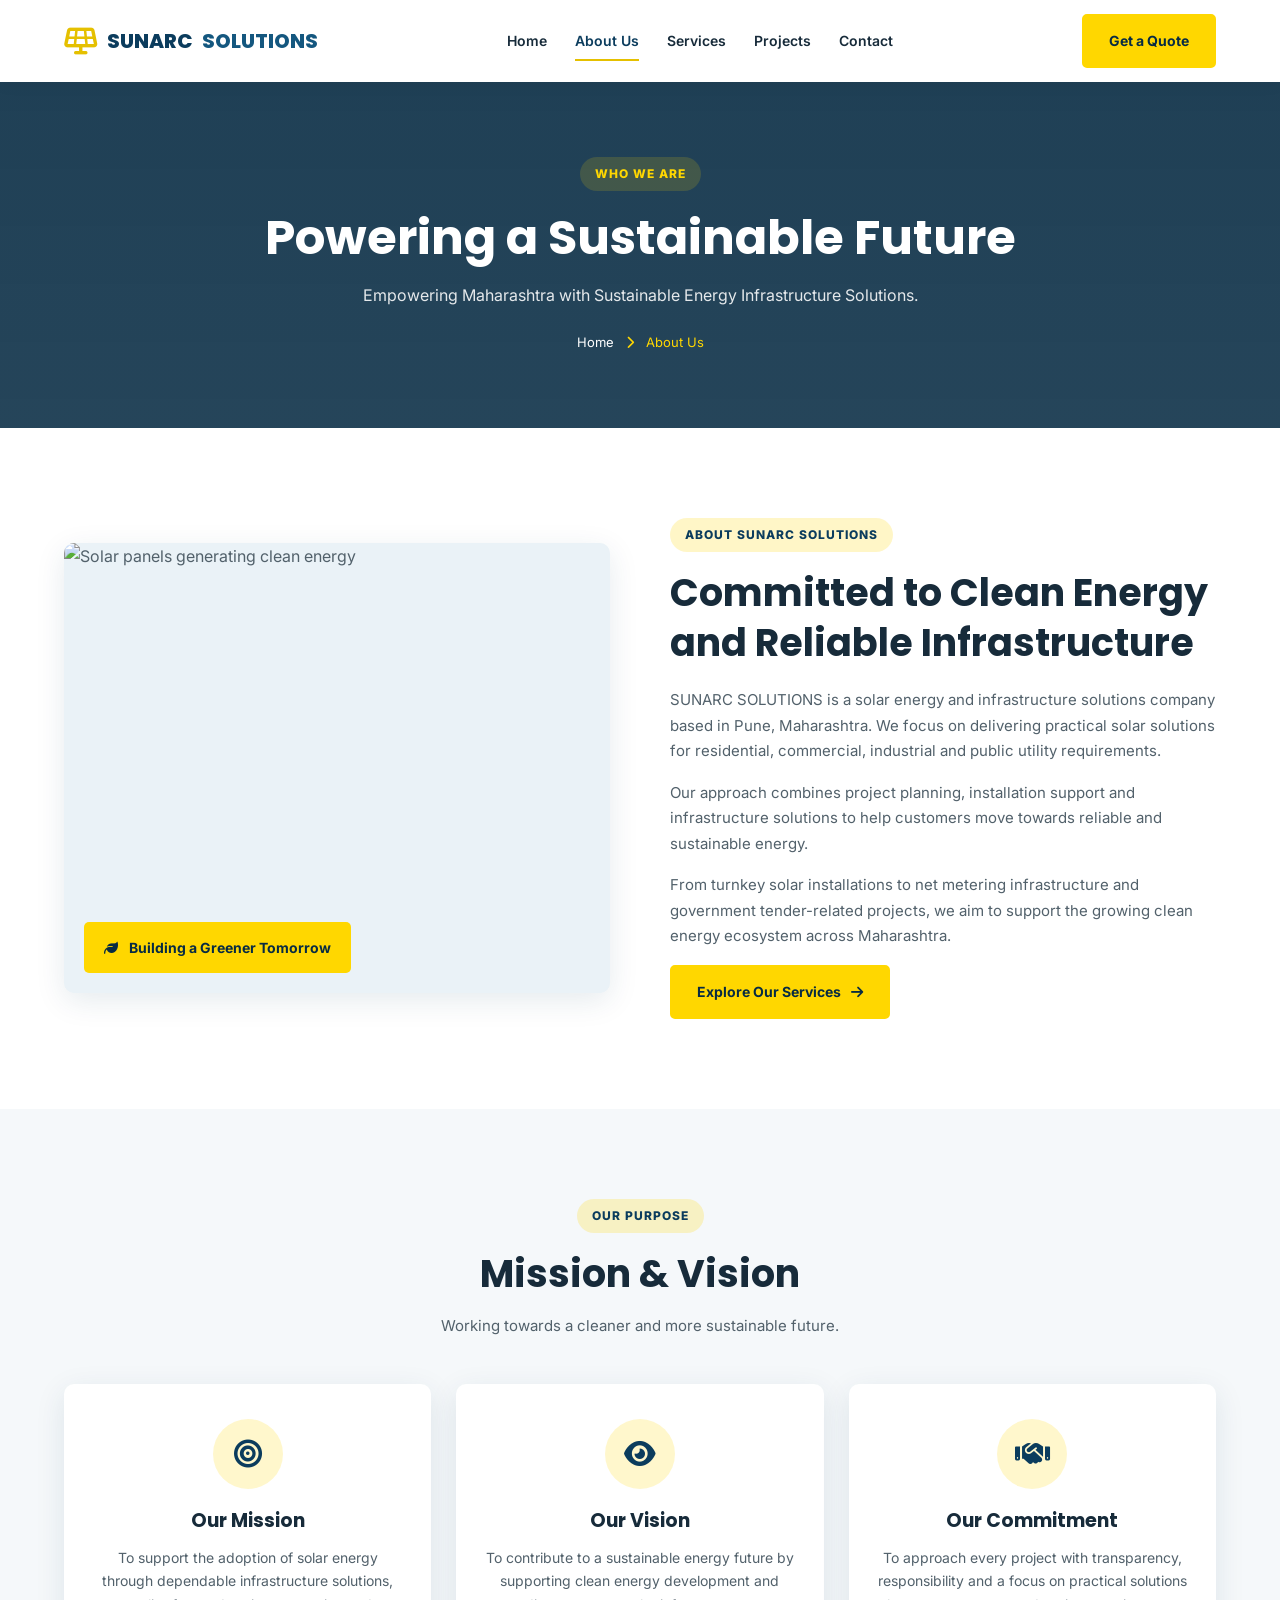
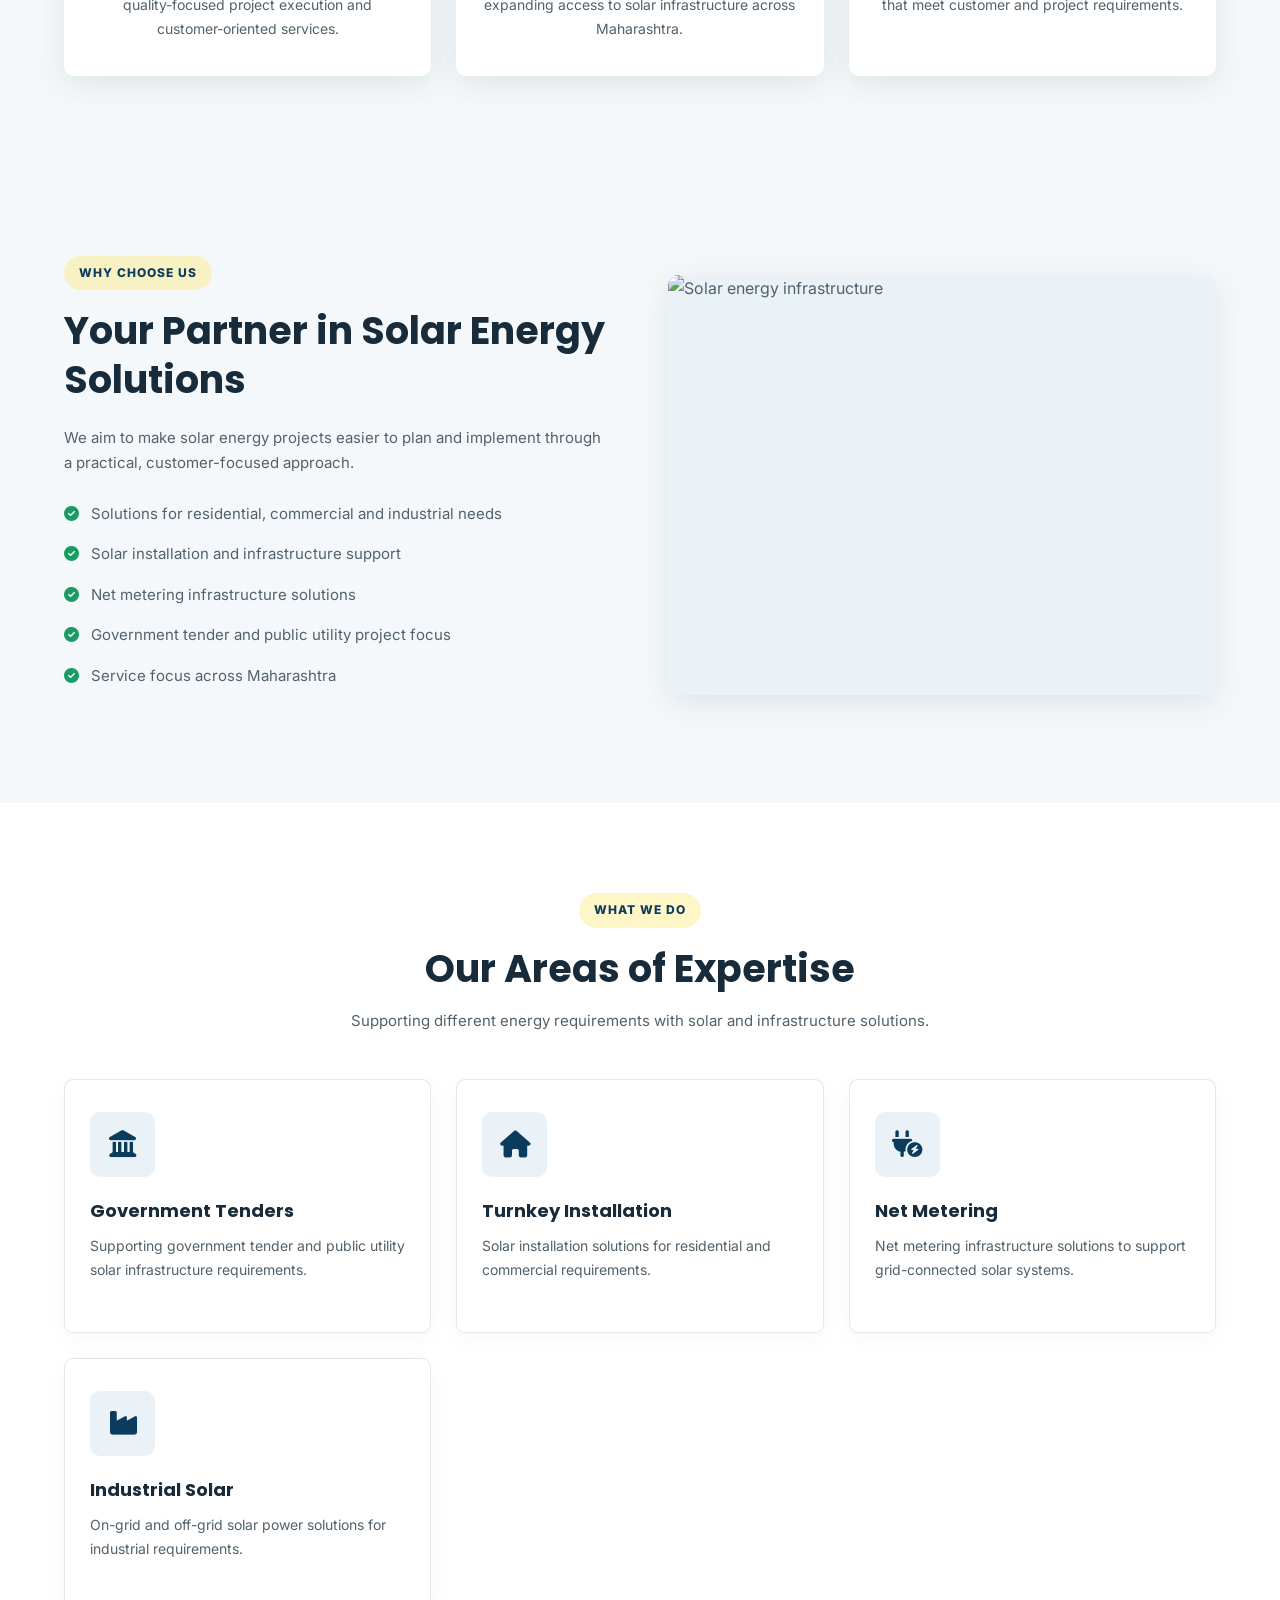
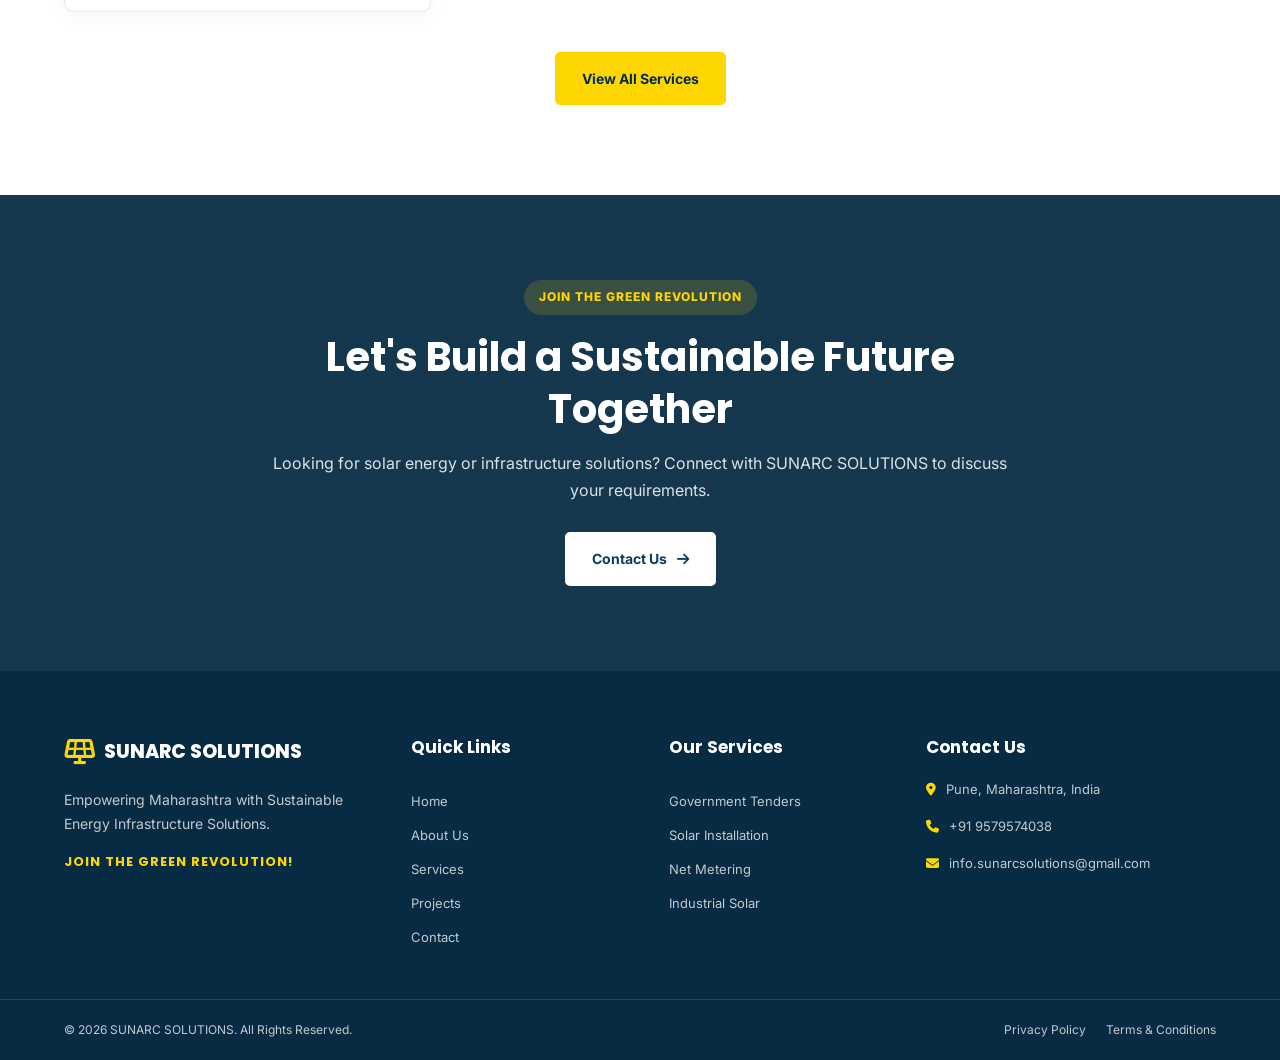
==== about.html @ 5cbbf7fa "Initial Commit" ====
<!DOCTYPE html>
<html lang="en">
<head>
    <meta charset="UTF-8">
    <meta name="viewport" content="width=device-width, initial-scale=1.0">
    <meta name="description" content="Learn about SUNARC SOLUTIONS, a solar energy infrastructure and installation solutions provider based in Pune, Maharashtra.">
    <title>About Us | SUNARC SOLUTIONS</title>

    <link rel="stylesheet" href="css/style.css">
    <link rel="stylesheet"
          href="https://cdnjs.cloudflare.com/ajax/libs/font-awesome/6.5.0/css/all.min.css">
</head>
<body>

    <!-- Header -->
    <header class="header">
        <div class="container navbar">
            <a href="index.html" class="logo">
                <i class="fa-solid fa-solar-panel"></i>
                SUNARC <span>SOLUTIONS</span>
            </a>

            <nav class="nav-menu">
                <a href="index.html">Home</a>
                <a href="about.html" class="active">About Us</a>
                <a href="services.html">Services</a>
                <a href="projects.html">Projects</a>
                <a href="contact.html">Contact</a>
            </nav>

            <a href="contact.html" class="btn btn-primary">
                Get a Quote
            </a>

            <button class="menu-toggle" aria-label="Toggle navigation">
                <i class="fa-solid fa-bars"></i>
            </button>
        </div>
    </header>

    <!-- Page Hero -->
    <section class="page-hero about-hero">
        <div class="container">
            <span class="section-tag">Who We Are</span>
            <h1>Powering a Sustainable Future</h1>
            <p>
                Empowering Maharashtra with Sustainable Energy
                Infrastructure Solutions.
            </p>
            <div class="breadcrumb">
                <a href="index.html">Home</a>
                <i class="fa-solid fa-chevron-right"></i>
                <span>About Us</span>
            </div>
        </div>
    </section>

    <!-- About Company -->
    <section class="section about-section">
        <div class="container about-grid">

            <div class="about-image">
                <img
                    src="https://images.unsplash.com/photo-1509391366360-2e959784a276?auto=format&fit=crop&w=1000&q=85"
                    alt="Solar panels generating clean energy"
                    loading="lazy">
                <div class="image-caption">
                    <i class="fa-solid fa-leaf"></i>
                    Building a Greener Tomorrow
                </div>
            </div>

            <div class="about-content">
                <span class="section-tag">About SUNARC SOLUTIONS</span>
                <h2>Committed to Clean Energy and Reliable Infrastructure</h2>

                <p>
                    SUNARC SOLUTIONS is a solar energy and infrastructure
                    solutions company based in Pune, Maharashtra. We focus
                    on delivering practical solar solutions for residential,
                    commercial, industrial and public utility requirements.
                </p>

                <p>
                    Our approach combines project planning, installation
                    support and infrastructure solutions to help customers
                    move towards reliable and sustainable energy.
                </p>

                <p>
                    From turnkey solar installations to net metering
                    infrastructure and government tender-related projects,
                    we aim to support the growing clean energy ecosystem
                    across Maharashtra.
                </p>

                <a href="services.html" class="btn btn-primary">
                    Explore Our Services
                    <i class="fa-solid fa-arrow-right"></i>
                </a>
            </div>

        </div>
    </section>

    <!-- Mission and Vision -->
    <section class="section mission-section">
        <div class="container">
            <div class="section-heading">
                <span class="section-tag">Our Purpose</span>
                <h2>Mission & Vision</h2>
                <p>Working towards a cleaner and more sustainable future.</p>
            </div>

            <div class="feature-grid">

                <div class="feature-card">
                    <div class="feature-icon">
                        <i class="fa-solid fa-bullseye"></i>
                    </div>
                    <h3>Our Mission</h3>
                    <p>
                        To support the adoption of solar energy through
                        dependable infrastructure solutions, quality-focused
                        project execution and customer-oriented services.
                    </p>
                </div>

                <div class="feature-card">
                    <div class="feature-icon">
                        <i class="fa-solid fa-eye"></i>
                    </div>
                    <h3>Our Vision</h3>
                    <p>
                        To contribute to a sustainable energy future by
                        supporting clean energy development and expanding
                        access to solar infrastructure across Maharashtra.
                    </p>
                </div>

                <div class="feature-card">
                    <div class="feature-icon">
                        <i class="fa-solid fa-handshake"></i>
                    </div>
                    <h3>Our Commitment</h3>
                    <p>
                        To approach every project with transparency,
                        responsibility and a focus on practical solutions
                        that meet customer and project requirements.
                    </p>
                </div>

            </div>
        </div>
    </section>

    <!-- Why Choose Us -->
    <section class="section why-section">
        <div class="container why-grid">

            <div class="why-content">
                <span class="section-tag">Why Choose Us</span>
                <h2>Your Partner in Solar Energy Solutions</h2>

                <p>
                    We aim to make solar energy projects easier to plan
                    and implement through a practical, customer-focused
                    approach.
                </p>

                <ul class="check-list">
                    <li>
                        <i class="fa-solid fa-circle-check"></i>
                        Solutions for residential, commercial and industrial needs
                    </li>
                    <li>
                        <i class="fa-solid fa-circle-check"></i>
                        Solar installation and infrastructure support
                    </li>
                    <li>
                        <i class="fa-solid fa-circle-check"></i>
                        Net metering infrastructure solutions
                    </li>
                    <li>
                        <i class="fa-solid fa-circle-check"></i>
                        Government tender and public utility project focus
                    </li>
                    <li>
                        <i class="fa-solid fa-circle-check"></i>
                        Service focus across Maharashtra
                    </li>
                </ul>
            </div>

            <div class="why-image">
                <img
                    src="https://images.unsplash.com/photo-1497435334941-8c899ee9e8e9?auto=format&fit=crop&w=1000&q=85"
                    alt="Solar energy infrastructure"
                    loading="lazy">
            </div>

        </div>
    </section>

    <!-- Services Overview -->
    <section class="section services-overview">
        <div class="container">
            <div class="section-heading">
                <span class="section-tag">What We Do</span>
                <h2>Our Areas of Expertise</h2>
                <p>
                    Supporting different energy requirements with
                    solar and infrastructure solutions.
                </p>
            </div>

            <div class="service-grid">

                <div class="service-card">
                    <i class="fa-solid fa-landmark"></i>
                    <h3>Government Tenders</h3>
                    <p>
                        Supporting government tender and public utility
                        solar infrastructure requirements.
                    </p>
                </div>

                <div class="service-card">
                    <i class="fa-solid fa-house"></i>
                    <h3>Turnkey Installation</h3>
                    <p>
                        Solar installation solutions for residential
                        and commercial requirements.
                    </p>
                </div>

                <div class="service-card">
                    <i class="fa-solid fa-plug-circle-bolt"></i>
                    <h3>Net Metering</h3>
                    <p>
                        Net metering infrastructure solutions to support
                        grid-connected solar systems.
                    </p>
                </div>

                <div class="service-card">
                    <i class="fa-solid fa-industry"></i>
                    <h3>Industrial Solar</h3>
                    <p>
                        On-grid and off-grid solar power solutions
                        for industrial requirements.
                    </p>
                </div>

            </div>

            <div class="center-btn">
                <a href="services.html" class="btn btn-primary">
                    View All Services
                </a>
            </div>
        </div>
    </section>

    <!-- Call To Action -->
    <section class="cta-section">
        <div class="container cta-content">
            <span class="section-tag">Join the Green Revolution</span>
            <h2>Let's Build a Sustainable Future Together</h2>
            <p>
                Looking for solar energy or infrastructure solutions?
                Connect with SUNARC SOLUTIONS to discuss your requirements.
            </p>
            <a href="contact.html" class="btn btn-light">
                Contact Us
                <i class="fa-solid fa-arrow-right"></i>
            </a>
        </div>
    </section>

    <!-- Footer -->
    <footer class="footer">
        <div class="container footer-grid">

            <div class="footer-about">
                <a href="index.html" class="footer-logo">
                    <i class="fa-solid fa-solar-panel"></i>
                    SUNARC SOLUTIONS
                </a>
                <p>
                    Empowering Maharashtra with Sustainable Energy
                    Infrastructure Solutions.
                </p>
                <h4>JOIN THE GREEN REVOLUTION!</h4>
            </div>

            <div class="footer-links">
                <h3>Quick Links</h3>
                <a href="index.html">Home</a>
                <a href="about.html">About Us</a>
                <a href="services.html">Services</a>
                <a href="projects.html">Projects</a>
                <a href="contact.html">Contact</a>
            </div>

            <div class="footer-links">
                <h3>Our Services</h3>
                <a href="services.html">Government Tenders</a>
                <a href="services.html">Solar Installation</a>
                <a href="services.html">Net Metering</a>
                <a href="services.html">Industrial Solar</a>
            </div>

            <div class="footer-contact">
                <h3>Contact Us</h3>
                <p>
                    <i class="fa-solid fa-location-dot"></i>
                    Pune, Maharashtra, India
                </p>
                <p>
                    <i class="fa-solid fa-phone"></i>
                    +91 9579574038
                </p>
                <p>
                    <i class="fa-solid fa-envelope"></i>
                    info.sunarcsolutions@gmail.com
                </p>
            </div>

        </div>

        <div class="footer-bottom">
            <div class="container">
                <p>
                    &copy; <span id="year"></span> SUNARC SOLUTIONS.
                    All Rights Reserved.
                </p>
                <div>
                    <a href="privacy-policy.html">Privacy Policy</a>
                    <a href="terms.html">Terms & Conditions</a>
                </div>
            </div>
        </div>
    </footer>

    <script src="js/script.js"></script>
</body>
</html>
---- css/style.css ----
@import url('https://fonts.googleapis.com/css2?family=Inter:wght@400;500;600;700;800&family=Poppins:wght@400;500;600;700;800&display=swap');

:root {
    --primary: #0b3c5d;
    --primary-dark: #072b43;
    --primary-light: #14577f;
    --gold: #ffd700;
    --gold-dark: #e5c000;
    --white: #ffffff;
    --light: #f5f8fa;
    --light-blue: #eaf2f7;
    --dark: #172b3a;
    --text: #52616b;
    --border: #e1e8ed;
    --shadow: 0 8px 30px rgba(11, 60, 93, 0.10);
    --transition: all 0.3s ease;
}

* {
    margin: 0;
    padding: 0;
    box-sizing: border-box;
}

html {
    scroll-behavior: smooth;
    scroll-padding-top: 90px;
}

body {
    font-family: 'Inter', sans-serif;
    color: var(--text);
    background: var(--white);
    line-height: 1.7;
    overflow-x: hidden;
}

h1, h2, h3, h4, h5 {
    font-family: 'Poppins', sans-serif;
    color: var(--dark);
    line-height: 1.3;
}

a {
    text-decoration: none;
    color: inherit;
    transition: var(--transition);
}

img {
    display: block;
    max-width: 100%;
}

button, input, textarea, select {
    font: inherit;
}

button {
    cursor: pointer;
}

.container {
    width: 90%;
    max-width: 1200px;
    margin: 0 auto;
}

.section {
    padding: 90px 0;
}

.section-tag {
    display: inline-block;
    color: var(--primary);
    background: rgba(255, 215, 0, 0.22);
    padding: 7px 15px;
    border-radius: 30px;
    font-size: 12px;
    font-weight: 800;
    letter-spacing: 1px;
    text-transform: uppercase;
    margin-bottom: 16px;
}

.section-heading {
    max-width: 720px;
    margin: 0 auto 45px;
    text-align: center;
}

.section-heading h2 {
    font-size: clamp(27px, 4vw, 38px);
    margin-bottom: 15px;
}

.section-heading p {
    color: var(--text);
    font-size: 15px;
}

/* 2. BUTTONS */

.btn {
    display: inline-flex;
    align-items: center;
    justify-content: center;
    gap: 10px;
    padding: 13px 25px;
    border-radius: 5px;
    border: 2px solid transparent;
    font-size: 14px;
    font-weight: 700;
    transition: var(--transition);
}

.btn-primary {
    background: var(--gold);
    color: var(--primary-dark);
    border-color: var(--gold);
}

.btn-primary:hover {
    background: var(--white);
    border-color: var(--gold);
    transform: translateY(-3px);
    box-shadow: var(--shadow);
}

.btn-light {
    background: var(--white);
    color: var(--primary);
    border-color: var(--white);
}

.btn-light:hover {
    background: var(--gold);
    border-color: var(--gold);
    color: var(--primary-dark);
    transform: translateY(-3px);
}

.center-btn {
    text-align: center;
    margin-top: 40px;
}

/* 3. HEADER AND NAVIGATION */

.header {
    position: sticky;
    top: 0;
    z-index: 1000;
    background: var(--white);
    box-shadow: 0 2px 15px rgba(0, 0, 0, 0.06);
}

.navbar {
    min-height: 82px;
    display: flex;
    align-items: center;
    justify-content: space-between;
    gap: 20px;
}

.logo {
    display: flex;
    align-items: center;
    gap: 9px;
    font-family: 'Poppins', sans-serif;
    color: var(--primary);
    font-size: 20px;
    font-weight: 800;
    white-space: nowrap;
}

.logo i {
    color: var(--gold-dark);
    font-size: 27px;
}

.logo span {
    color: var(--primary-light);
}

.nav-menu {
    display: flex;
    align-items: center;
    gap: 28px;
}

.nav-menu a {
    color: var(--dark);
    font-size: 14px;
    font-weight: 600;
    position: relative;
    padding: 8px 0;
}

.nav-menu a::after {
    content: '';
    position: absolute;
    width: 0;
    height: 2px;
    bottom: 0;
    left: 0;
    background: var(--gold-dark);
    transition: var(--transition);
}

.nav-menu a:hover,
.nav-menu a.active {
    color: var(--primary);
}

.nav-menu a:hover::after,
.nav-menu a.active::after {
    width: 100%;
}

.menu-toggle {
    display: none;
    background: none;
    border: none;
    color: var(--primary);
    font-size: 25px;
    padding: 5px;
}

/* 4. HOME HERO SECTION */

.hero {
    min-height: 620px;
    display: flex;
    align-items: center;
    position: relative;
    background:
        linear-gradient(90deg, rgba(5, 34, 54, 0.90), rgba(5, 34, 54, 0.45)),
        url('https://images.unsplash.com/photo-1509391366360-2e959784a276?auto=format&fit=crop&w=1920&q=85')
        center/cover no-repeat;
}

.hero-content {
    max-width: 750px;
    color: var(--white);
    padding: 100px 0;
}

.hero h1 {
    color: var(--white);
    font-size: clamp(35px, 5.5vw, 60px);
    font-weight: 800;
    margin-bottom: 22px;
}

.hero h1 span {
    color: var(--gold);
}

.hero p {
    max-width: 620px;
    color: rgba(255, 255, 255, 0.9);
    font-size: 17px;
    margin-bottom: 30px;
}

.hero .section-tag {
    background: rgba(255, 215, 0, 0.18);
    color: var(--gold);
}

.hero-buttons {
    display: flex;
    flex-wrap: wrap;
    gap: 15px;
}

/* 5. INNER PAGE HERO */

.page-hero {
    min-height: 300px;
    padding: 75px 0;
    display: flex;
    align-items: center;
    text-align: center;
    background:
        linear-gradient(rgba(7, 43, 67, 0.90), rgba(7, 43, 67, 0.88)),
        url('https://images.unsplash.com/photo-1497435334941-8c899ee9e8e9?auto=format&fit=crop&w=1600&q=85')
        center/cover no-repeat;
}

.page-hero .container {
    width: 100%;
}

.page-hero .section-tag {
    color: var(--gold);
    background: rgba(255, 215, 0, 0.15);
}

.page-hero h1 {
    color: var(--white);
    font-size: clamp(32px, 5vw, 48px);
    margin-bottom: 12px;
}

.page-hero p {
    color: rgba(255, 255, 255, 0.88);
    font-size: 16px;
}

.breadcrumb {
    display: flex;
    justify-content: center;
    align-items: center;
    gap: 12px;
    margin-top: 22px;
    color: var(--gold);
    font-size: 13px;
}

.breadcrumb a {
    color: var(--white);
}

.breadcrumb a:hover {
    color: var(--gold);
}

/* 6. TRUST STRIP */

.trust-strip {
    background: var(--primary);
    padding: 25px 0;
}

.trust-grid {
    display: grid;
    grid-template-columns: repeat(4, 1fr);
    gap: 20px;
    text-align: center;
}

.trust-item {
    color: var(--white);
    display: flex;
    align-items: center;
    justify-content: center;
    gap: 12px;
}

.trust-item i {
    font-size: 25px;
    color: var(--gold);
}

.trust-item h3 {
    color: var(--white);
    font-size: 14px;
}

/* 7. ABOUT SECTION */

.about-section {
    background: var(--white);
}

.about-grid {
    display: grid;
    grid-template-columns: 1fr 1fr;
    align-items: center;
    gap: 60px;
}

.about-image {
    position: relative;
}

.about-image img {
    width: 100%;
    height: 450px;
    object-fit: cover;
    border-radius: 10px;
    box-shadow: var(--shadow);
}

.image-caption {
    position: absolute;
    left: 20px;
    bottom: 20px;
    padding: 14px 20px;
    border-radius: 5px;
    background: var(--gold);
    color: var(--primary-dark);
    font-weight: 700;
    font-size: 14px;
}

.image-caption i {
    margin-right: 8px;
}

.about-content h2,
.why-content h2 {
    font-size: clamp(27px, 4vw, 38px);
    margin-bottom: 20px;
}

.about-content p,
.why-content p {
    margin-bottom: 16px;
    font-size: 15px;
}

/* 8. MISSION AND VISION */

.mission-section {
    background: var(--light);
}

.feature-grid {
    display: grid;
    grid-template-columns: repeat(3, 1fr);
    gap: 25px;
}

.feature-card {
    background: var(--white);
    border-radius: 10px;
    padding: 35px 28px;
    text-align: center;
    box-shadow: var(--shadow);
    transition: var(--transition);
}

.feature-card:hover {
    transform: translateY(-8px);
}

.feature-icon {
    width: 70px;
    height: 70px;
    margin: 0 auto 20px;
    display: flex;
    align-items: center;
    justify-content: center;
    border-radius: 50%;
    background: rgba(255, 215, 0, 0.2);
    color: var(--primary);
    font-size: 28px;
}

.feature-card h3 {
    font-size: 19px;
    margin-bottom: 12px;
}

.feature-card p {
    font-size: 14px;
}

/* 9. WHY CHOOSE US */

.why-section {
    background: var(--light);
}

.why-grid {
    display: grid;
    grid-template-columns: 1fr 1fr;
    align-items: center;
    gap: 55px;
}

.why-image img {
    width: 100%;
    height: 420px;
    object-fit: cover;
    border-radius: 10px;
    box-shadow: var(--shadow);
}

.check-list {
    list-style: none;
    margin: 25px 0;
}

.check-list li {
    margin-bottom: 15px;
    font-size: 15px;
    display: flex;
    align-items: flex-start;
    gap: 12px;
}

.check-list i {
    color: #199b64;
    margin-top: 5px;
}

/* 10. SERVICES */

.services-overview {
    background: var(--white);
}

.service-grid {
    display: grid;
    grid-template-columns: repeat(3, 1fr);
    gap: 25px;
}

.service-card {
    padding: 32px 25px;
    background: var(--white);
    border: 1px solid var(--border);
    border-radius: 9px;
    transition: var(--transition);
    box-shadow: 0 5px 20px rgba(0, 0, 0, 0.035);
}

.service-card:hover {
    border-color: var(--gold);
    transform: translateY(-7px);
    box-shadow: var(--shadow);
}

.service-card > i {
    display: flex;
    align-items: center;
    justify-content: center;
    width: 65px;
    height: 65px;
    border-radius: 10px;
    background: var(--light-blue);
    color: var(--primary);
    font-size: 27px;
    margin-bottom: 22px;
    transition: var(--transition);
}

.service-card:hover > i {
    background: var(--gold);
    color: var(--primary-dark);
}

.service-card h3 {
    font-size: 18px;
    margin-bottom: 12px;
}

.service-card p {
    font-size: 14px;
    margin-bottom: 18px;
}

.service-card a {
    color: var(--primary);
    font-size: 13px;
    font-weight: 700;
}

.service-card a:hover {
    color: var(--gold-dark);
}

/* 11. PROCESS SECTION */

.process-section {
    background: var(--light);
}

.process-grid {
    display: grid;
    grid-template-columns: repeat(4, 1fr);
    gap: 25px;
}

.process-card {
    text-align: center;
    padding: 25px 15px;
}

.process-number {
    width: 55px;
    height: 55px;
    margin: 0 auto 20px;
    background: var(--gold);
    color: var(--primary);
    display: flex;
    align-items: center;
    justify-content: center;
    font-weight: 800;
    font-size: 20px;
    border-radius: 50%;
}

.process-card h3 {
    font-size: 17px;
    margin-bottom: 10px;
}

.process-card p {
    font-size: 14px;
}

/* 12. SUBSIDY / INFORMATION SECTION */

.subsidy-section {
    background: var(--light-blue);
    padding: 65px 0;
}

.subsidy-content {
    text-align: center;
    max-width: 800px;
    margin: auto;
}

.subsidy-content h2 {
    font-size: 32px;
    margin-bottom: 15px;
}

.subsidy-content p {
    margin-bottom: 25px;
}

/* 13. PROJECT GALLERY */

.project-grid {
    display: grid;
    grid-template-columns: repeat(2, 1fr);
    gap: 28px;
}

.project-card {
    background: var(--white);
    overflow: hidden;
    border-radius: 10px;
    box-shadow: var(--shadow);
    transition: var(--transition);
}

.project-card:hover {
    transform: translateY(-6px);
}

.project-card img {
    width: 100%;
    height: 260px;
    object-fit: cover;
    transition: transform 0.5s ease;
}

.project-card:hover img {
    transform: scale(1.04);
}

.project-info {
    padding: 25px;
}

.project-info .section-tag {
    margin-bottom: 10px;
}

.project-info h3 {
    font-size: 20px;
    margin-bottom: 10px;
}

.project-info p {
    font-size: 14px;
}

.project-disclaimer {
    margin-top: 25px;
    padding: 15px;
    background: var(--light);
    border-left: 4px solid var(--gold-dark);
    font-size: 13px;
}

/* 14. FAQ */

.faq-section {
    background: var(--light);
}

.faq-item {
    background: var(--white);
    border: 1px solid var(--border);
    border-radius: 7px;
    margin-bottom: 14px;
    padding: 20px 25px;
}

.faq-item h3 {
    font-size: 16px;
    margin-bottom: 10px;
}

.faq-item p {
    font-size: 14px;
}

/* 15. CALL TO ACTION */

.cta-section {
    padding: 85px 0;
    text-align: center;
    background:
        linear-gradient(rgba(7, 43, 67, 0.94), rgba(7, 43, 67, 0.94)),
        url('https://images.unsplash.com/photo-1509391366360-2e959784a276?auto=format&fit=crop&w=1600&q=85')
        center/cover no-repeat;
}

.cta-content {
    max-width: 750px;
}

.cta-section .section-tag {
    color: var(--gold);
    background: rgba(255, 215, 0, 0.15);
}

.cta-section h2 {
    color: var(--white);
    font-size: clamp(28px, 4vw, 40px);
    margin-bottom: 15px;
}

.cta-section p {
    color: rgba(255, 255, 255, 0.85);
    margin-bottom: 28px;
}

/* 16. CONTACT PAGE */

.contact-grid {
    display: grid;
    grid-template-columns: 0.85fr 1.15fr;
    gap: 40px;
    align-items: start;
}

.contact-info {
    background: var(--primary);
    color: var(--white);
    padding: 40px 30px;
    border-radius: 10px;
}

.contact-info h2 {
    color: var(--white);
    font-size: 25px;
    margin-bottom: 10px;
}

.contact-info > p {
    color: rgba(255, 255, 255, 0.8);
    margin-bottom: 30px;
    font-size: 14px;
}

.contact-item {
    display: flex;
    gap: 17px;
    margin-bottom: 28px;
    align-items: flex-start;
}

.contact-item > i {
    min-width: 42px;
    height: 42px;
    border-radius: 50%;
    display: flex;
    align-items: center;
    justify-content: center;
    background: var(--gold);
    color: var(--primary);
}

.contact-item h3 {
    color: var(--gold);
    font-size: 15px;
    margin-bottom: 4px;
}

.contact-item p,
.contact-item a {
    color: var(--white);
    font-size: 14px;
    overflow-wrap: anywhere;
}

.contact-item a:hover {
    color: var(--gold);
}

.contact-form-wrapper {
    padding: 35px;
    border: 1px solid var(--border);
    border-radius: 10px;
    box-shadow: var(--shadow);
}

.contact-form-wrapper h2 {
    font-size: 25px;
    margin-bottom: 8px;
}

.contact-form-wrapper > p {
    font-size: 14px;
    margin-bottom: 25px;
}

.contact-form .form-group {
    margin-bottom: 18px;
}

.contact-form label {
    display: block;
    color: var(--dark);
    font-weight: 600;
    font-size: 13px;
    margin-bottom: 8px;
}

.contact-form input,
.contact-form select,
.contact-form textarea {
    display: block;
    width: 100%;
    padding: 13px 15px;
    border: 1px solid var(--border);
    border-radius: 5px;
    outline: none;
    background: var(--white);
    color: var(--dark);
    font-size: 14px;
    transition: var(--transition);
}

.contact-form input:focus,
.contact-form select:focus,
.contact-form textarea:focus {
    border-color: var(--primary-light);
    box-shadow: 0 0 0 3px rgba(11, 60, 93, 0.08);
}

.contact-form textarea {
    resize: vertical;
    min-height: 130px;
}

.contact-form button {
    border: none;
}

.map-section {
    padding: 20px 0 80px;
}

.map-section iframe {
    display: block;
    border-radius: 10px;
    box-shadow: var(--shadow);
}

/* 17. LEGAL PAGES */

.legal-content {
    max-width: 900px;
}

.legal-content > p {
    margin-bottom: 16px;
    font-size: 15px;
}

.legal-content h2 {
    font-size: 21px;
    margin-top: 30px;
    margin-bottom: 12px;
    color: var(--primary);
}

.legal-content ul {
    padding-left: 25px;
    margin: 12px 0 20px;
}

.legal-content li {
    margin-bottom: 8px;
}

.legal-content a {
    color: var(--primary-light);
    font-weight: 600;
}

.legal-content a:hover {
    color: var(--gold-dark);
}

.legal-note {
    margin-top: 30px;
    padding: 18px;
    background: var(--light);
    border-left: 4px solid var(--gold-dark);
    font-size: 13px !important;
}

/* 18. FOOTER */

.footer {
    background: var(--primary-dark);
    color: rgba(255, 255, 255, 0.75);
    padding-top: 65px;
}

.footer-grid {
    display: grid;
    grid-template-columns: 1.4fr 1fr 1fr 1.3fr;
    gap: 35px;
    padding-bottom: 50px;
}

.footer-logo {
    display: inline-flex;
    align-items: center;
    gap: 9px;
    color: var(--white);
    font-family: 'Poppins', sans-serif;
    font-size: 19px;
    font-weight: 800;
    margin-bottom: 20px;
}

.footer-logo i {
    color: var(--gold);
    font-size: 25px;
}

.footer-about p {
    font-size: 14px;
    margin-bottom: 18px;
}

.footer-about h4 {
    color: var(--gold);
    font-size: 13px;
    letter-spacing: 1px;
}

.footer h3 {
    color: var(--white);
    font-size: 17px;
    margin-bottom: 20px;
}

.footer-links {
    display: flex;
    flex-direction: column;
    gap: 12px;
}

.footer-links a {
    font-size: 13px;
}

.footer-links a:hover,
.footer-contact a:hover {
    color: var(--gold);
    padding-left: 4px;
}

.footer-contact p {
    display: flex;
    align-items: flex-start;
    gap: 10px;
    font-size: 13px;
    margin-bottom: 15px;
    overflow-wrap: anywhere;
}

.footer-contact i {
    color: var(--gold);
    margin-top: 5px;
}

.footer-bottom {
    border-top: 1px solid rgba(255, 255, 255, 0.13);
    padding: 20px 0;
}

.footer-bottom .container {
    display: flex;
    align-items: center;
    justify-content: space-between;
    gap: 15px;
}

.footer-bottom p,
.footer-bottom a {
    font-size: 12px;
}

.footer-bottom div div {
    display: flex;
    gap: 20px;
}

.footer-bottom a:hover {
    color: var(--gold);
}

/* 19. ANIMATIONS */

@keyframes fadeInUp {
    from {
        opacity: 0;
        transform: translateY(25px);
    }
    to {
        opacity: 1;
        transform: translateY(0);
    }
}

.hero-content {
    animation: fadeInUp 0.8s ease both;
}

@keyframes pulse {
    0%, 100% {
        transform: scale(1);
    }
    50% {
        transform: scale(1.04);
    }
}

/* 20. RESPONSIVE DESIGN - TABLETS */

@media (max-width: 992px) {

    .nav-menu {
        gap: 15px;
    }

    .nav-menu a {
        font-size: 13px;
    }

    .navbar > .btn {
        padding: 11px 15px;
        font-size: 12px;
    }

    .about-grid,
    .why-grid {
        gap: 35px;
    }

    .service-grid {
        grid-template-columns: repeat(2, 1fr);
    }

    .feature-grid {
        grid-template-columns: repeat(2, 1fr);
    }

    .footer-grid {
        grid-template-columns: repeat(2, 1fr);
    }

    .process-grid {
        grid-template-columns: repeat(2, 1fr);
    }

    .contact-grid {
        grid-template-columns: 1fr 1fr;
        gap: 25px;
    }
}

/* 21. RESPONSIVE DESIGN - MOBILE */

@media (max-width: 768px) {

    .section {
        padding: 65px 0;
    }

    .navbar {
        min-height: 72px;
    }

    .logo {
        font-size: 17px;
    }

    .logo i {
        font-size: 23px;
    }

    .menu-toggle {
        display: block;
    }

    .navbar > .btn {
        display: none;
    }

    .nav-menu {
        position: absolute;
        top: 72px;
        left: 0;
        right: 0;
        display: none;
        flex-direction: column;
        align-items: stretch;
        gap: 0;
        padding: 10px 5%;
        background: var(--white);
        box-shadow: 0 12px 20px rgba(0, 0, 0, 0.1);
    }

    .nav-menu.active {
        display: flex;
    }

    .nav-menu a {
        padding: 14px 5px;
        border-bottom: 1px solid var(--border);
    }

    .nav-menu a::after {
        display: none;
    }

    .hero {
        min-height: 520px;
        background-position: 60% center;
    }

    .hero-content {
        padding: 75px 0;
    }

    .hero p {
        font-size: 15px;
    }

    .page-hero {
        min-height: 260px;
        padding: 60px 0;
    }

    .about-grid,
    .why-grid {
        grid-template-columns: 1fr;
        gap: 35px;
    }

    .about-image img,
    .why-image img {
        height: 330px;
    }

    .feature-grid {
        grid-template-columns: 1fr;
    }

    .service-grid {
        grid-template-columns: 1fr 1fr;
        gap: 18px;
    }

    .project-grid {
        grid-template-columns: 1fr;
    }

    .contact-grid {
        grid-template-columns: 1fr;
    }

    .contact-form-wrapper {
        padding: 25px 20px;
    }

    .trust-grid {
        grid-template-columns: repeat(2, 1fr);
    }

    .footer-grid {
        grid-template-columns: repeat(2, 1fr);
    }

    .footer-bottom .container {
        flex-direction: column;
        text-align: center;
    }

    .footer-bottom div div {
        justify-content: center;
    }
}

/* 22. SMALL MOBILE DEVICES */

@media (max-width: 480px) {

    .container {
        width: 92%;
    }

    .section {
        padding: 55px 0;
    }

    .logo {
        font-size: 15px;
    }

    .hero {
        min-height: 480px;
    }

    .hero h1 {
        font-size: 34px;
    }

    .hero-buttons {
        flex-direction: column;
        align-items: flex-start;
    }

    .hero-buttons .btn {
        width: 100%;
    }

    .page-hero h1 {
        font-size: 30px;
    }

    .section-heading h2 {
        font-size: 27px;
    }

    .about-image img,
    .why-image img {
        height: 260px;
    }

    .image-caption {
        left: 10px;
        bottom: 10px;
        font-size: 11px;
        padding: 10px;
    }

    .service-grid {
        grid-template-columns: 1fr;
    }

    .service-card {
        padding: 25px 20px;
    }

    .project-card img {
        height: 220px;
    }

    .trust-grid {
        grid-template-columns: 1fr 1fr;
        gap: 18px 10px;
    }

    .trust-item {
        flex-direction: column;
        gap: 5px;
    }

    .trust-item h3 {
        font-size: 12px;
    }

    .process-grid {
        grid-template-columns: 1fr;
    }

    .contact-info {
        padding: 30px 20px;
    }

    .contact-form-wrapper {
        padding: 22px 16px;
    }

    .footer-grid {
        grid-template-columns: 1fr;
        gap: 30px;
    }

    .footer {
        padding-top: 45px;
    }

    .footer-bottom .container {
        gap: 12px;
    }

    .footer-bottom p {
        line-height: 1.8;
    }
}

/* 23. ACCESSIBILITY */

a:focus-visible,
button:focus-visible,
input:focus-visible,
select:focus-visible,
textarea:focus-visible {
    outline: 3px solid var(--gold-dark);
    outline-offset: 3px;
}

@media (prefers-reduced-motion: reduce) {
    *,
    *::before,
    *::after {
        scroll-behavior: auto !important;
        animation-duration: 0.01ms !important;
        animation-iteration-count: 1 !important;
        transition-duration: 0.01ms !important;
    }
}
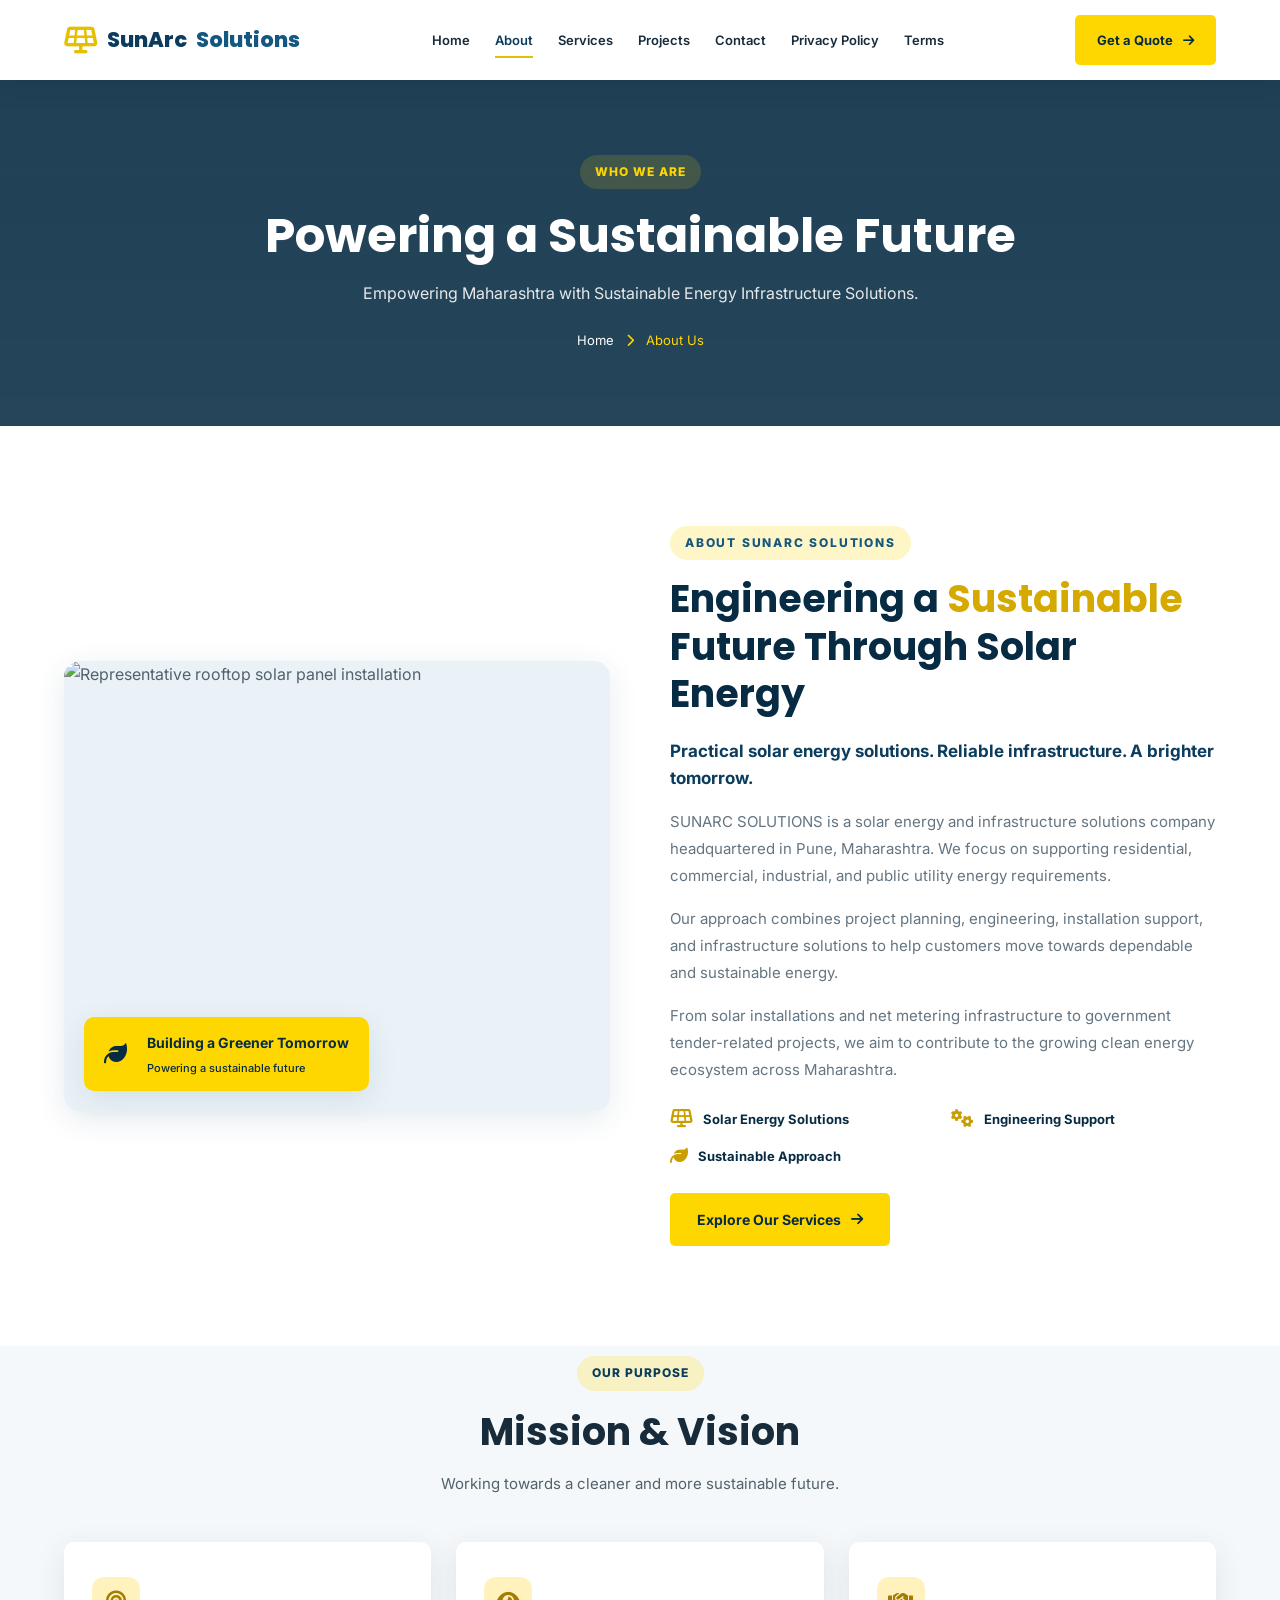
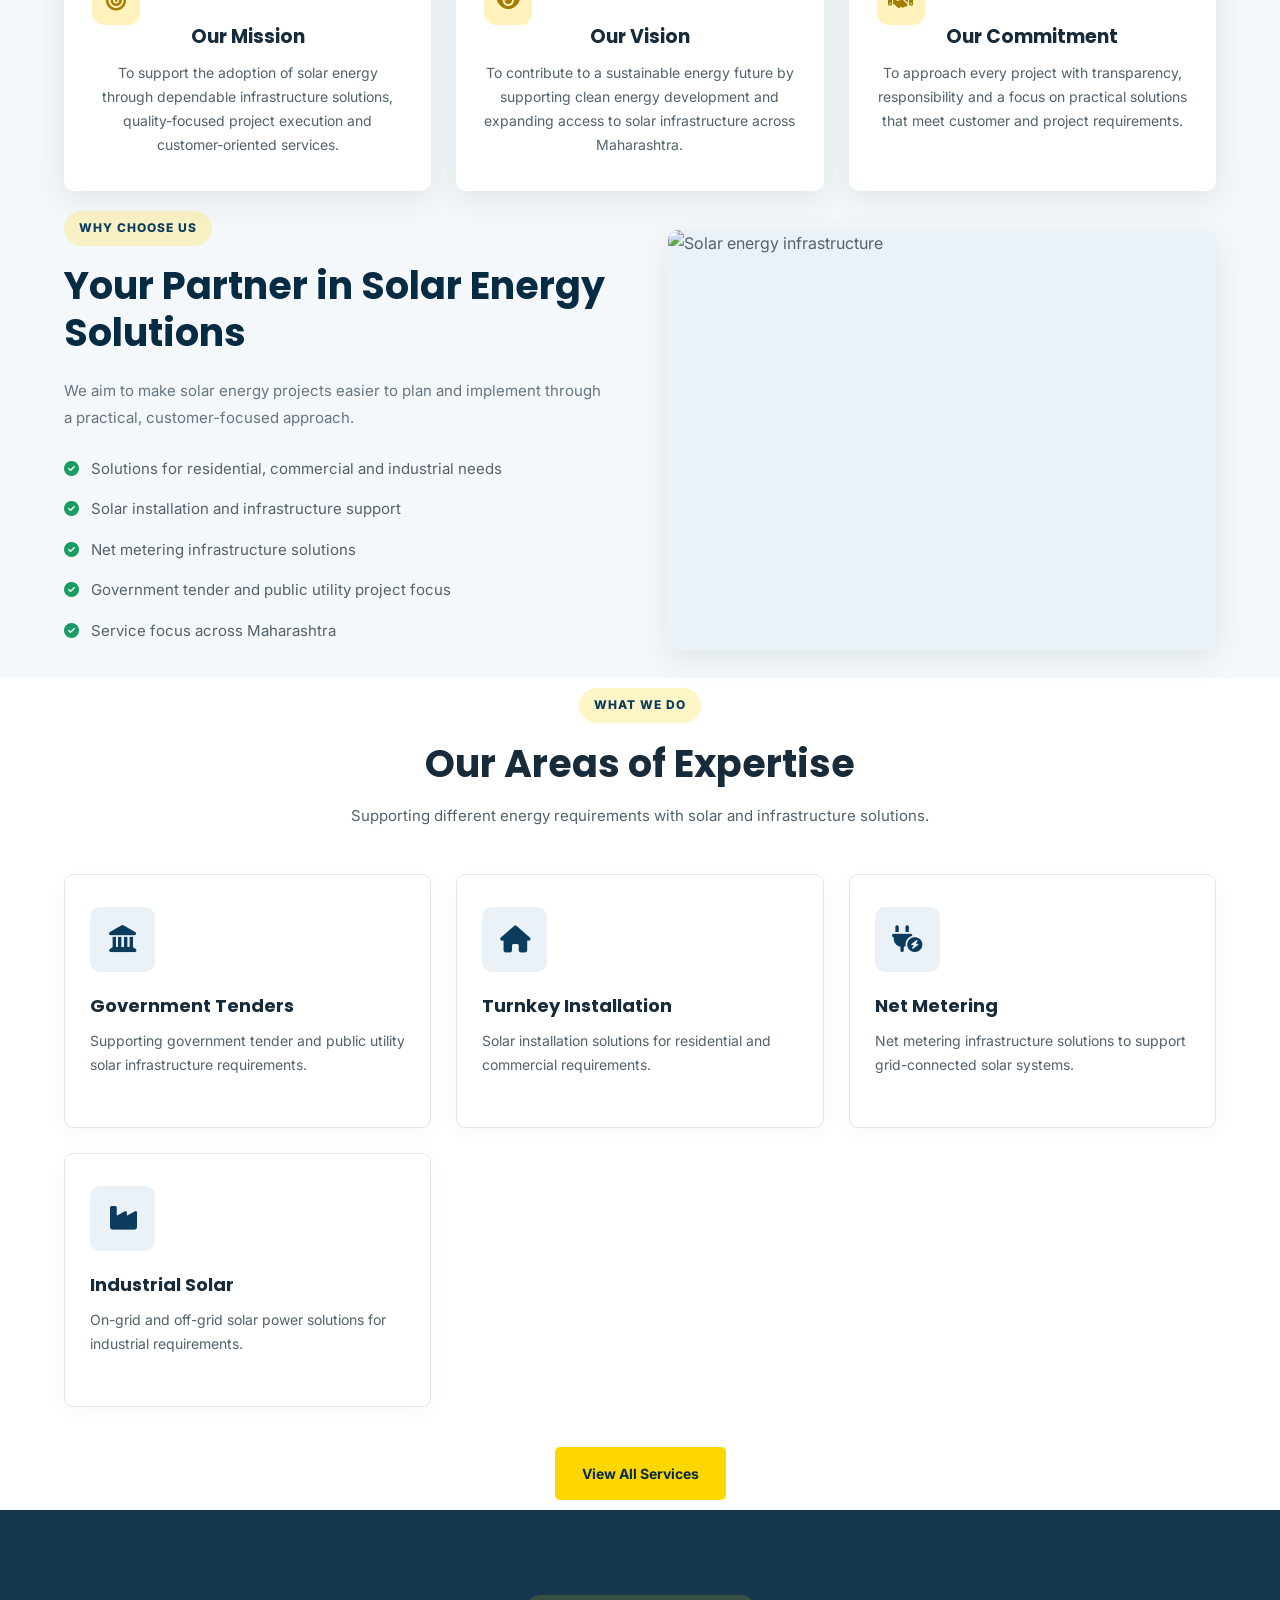
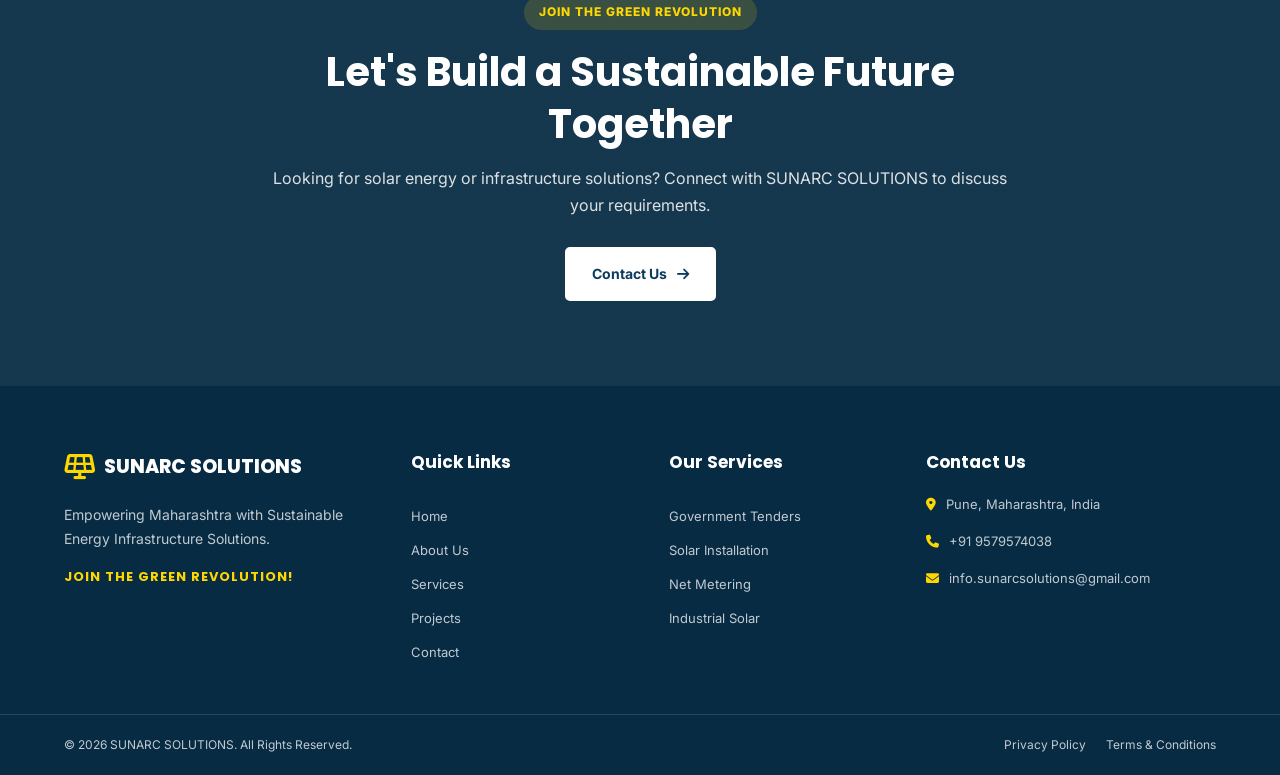
==== commit 803b5dea: "Update UI" ====
--- a/about.html
+++ b/about.html
@@ -1,42 +1,54 @@
 <!DOCTYPE html>
 <html lang="en">
+
 <head>
     <meta charset="UTF-8">
     <meta name="viewport" content="width=device-width, initial-scale=1.0">
-    <meta name="description" content="Learn about SUNARC SOLUTIONS, a solar energy infrastructure and installation solutions provider based in Pune, Maharashtra.">
+    <meta name="description"
+        content="Learn about SUNARC SOLUTIONS, a solar energy infrastructure and installation solutions provider based in Pune, Maharashtra.">
     <title>About Us | SUNARC SOLUTIONS</title>
 
     <link rel="stylesheet" href="css/style.css">
-    <link rel="stylesheet"
-          href="https://cdnjs.cloudflare.com/ajax/libs/font-awesome/6.5.0/css/all.min.css">
+    <link rel="stylesheet" href="https://cdnjs.cloudflare.com/ajax/libs/font-awesome/6.5.0/css/all.min.css">
 </head>
+
 <body>
 
-    <!-- Header -->
-    <header class="header">
+    <!-- Main Header -->
+    <header class="site-header">
         <div class="container navbar">
+
+            <!-- Logo -->
             <a href="index.html" class="logo">
-                <i class="fa-solid fa-solar-panel"></i>
-                SUNARC <span>SOLUTIONS</span>
+                <i class="fas fa-solar-panel"></i>
+                SunArc <span>Solutions</span>
             </a>
 
-            <nav class="nav-menu">
+            <!-- Navigation -->
+            <nav class="nav-menu" id="navMenu">
                 <a href="index.html">Home</a>
-                <a href="about.html" class="active">About Us</a>
+                <a href="about.html">About</a>
                 <a href="services.html">Services</a>
                 <a href="projects.html">Projects</a>
                 <a href="contact.html">Contact</a>
+                <a href="privacy-policy.html">Privacy Policy</a>
+                <a href="terms.html">Terms</a>
             </nav>
 
-            <a href="contact.html" class="btn btn-primary">
-                Get a Quote
+            <!-- Contact Button -->
+            <a href="contact.html" class="btn">
+                Get a Quote <i class="fas fa-arrow-right"></i>
             </a>
 
-            <button class="menu-toggle" aria-label="Toggle navigation">
-                <i class="fa-solid fa-bars"></i>
+            <!-- Mobile Menu Toggle -->
+            <button class="menu-toggle" id="menuToggle" aria-label="Open navigation menu" aria-expanded="false"
+                aria-controls="navMenu">
+                <i class="fas fa-bars"></i>
             </button>
+
         </div>
     </header>
+
 
     <!-- Page Hero -->
     <section class="page-hero about-hero">
@@ -55,53 +67,97 @@
         </div>
     </section>
 
-    <!-- About Company -->
-    <section class="section about-section">
+
+    <!-- ABOUT COMPANY SECTION -->
+    <section class="section about-section" id="about">
         <div class="container about-grid">
 
-            <div class="about-image">
-                <img
-                    src="https://images.unsplash.com/photo-1509391366360-2e959784a276?auto=format&fit=crop&w=1000&q=85"
-                    alt="Solar panels generating clean energy"
-                    loading="lazy">
+            <!-- About Image -->
+            <div class="about-image reveal">
+
+                <img src="https://images.unsplash.com/photo-1509391366360-2e959784a276?auto=format&fit=crop&w=1000&q=85"
+                    alt="Representative rooftop solar panel installation" loading="lazy">
+
                 <div class="image-caption">
                     <i class="fa-solid fa-leaf"></i>
-                    Building a Greener Tomorrow
-                </div>
-            </div>
-
-            <div class="about-content">
-                <span class="section-tag">About SUNARC SOLUTIONS</span>
-                <h2>Committed to Clean Energy and Reliable Infrastructure</h2>
+                    <span>
+                        <b>Building a Greener Tomorrow</b>
+                        <small>Powering a sustainable future</small>
+                    </span>
+                </div>
+
+            </div>
+
+            <!-- About Content -->
+            <div class="about-content reveal">
+
+                <span class="section-tag">
+                    ABOUT SUNARC SOLUTIONS
+                </span>
+
+                <h2>
+                    Engineering a
+                    <span class="text-gold">Sustainable</span>
+                    Future Through Solar Energy
+                </h2>
+
+                <p class="about-lead">
+                    Practical solar energy solutions. Reliable infrastructure.
+                    A brighter tomorrow.
+                </p>
 
                 <p>
                     SUNARC SOLUTIONS is a solar energy and infrastructure
-                    solutions company based in Pune, Maharashtra. We focus
-                    on delivering practical solar solutions for residential,
-                    commercial, industrial and public utility requirements.
-                </p>
-
-                <p>
-                    Our approach combines project planning, installation
-                    support and infrastructure solutions to help customers
-                    move towards reliable and sustainable energy.
-                </p>
-
-                <p>
-                    From turnkey solar installations to net metering
-                    infrastructure and government tender-related projects,
-                    we aim to support the growing clean energy ecosystem
+                    solutions company headquartered in Pune, Maharashtra.
+                    We focus on supporting residential, commercial,
+                    industrial, and public utility energy requirements.
+                </p>
+
+                <p>
+                    Our approach combines project planning, engineering,
+                    installation support, and infrastructure solutions
+                    to help customers move towards dependable and
+                    sustainable energy.
+                </p>
+
+                <p>
+                    From solar installations and net metering infrastructure
+                    to government tender-related projects, we aim to
+                    contribute to the growing clean energy ecosystem
                     across Maharashtra.
                 </p>
 
+                <!-- Highlights -->
+                <div class="about-highlights">
+
+                    <div class="about-highlight">
+                        <i class="fa-solid fa-solar-panel"></i>
+                        <span>Solar Energy Solutions</span>
+                    </div>
+
+                    <div class="about-highlight">
+                        <i class="fa-solid fa-gears"></i>
+                        <span>Engineering Support</span>
+                    </div>
+
+                    <div class="about-highlight">
+                        <i class="fa-solid fa-leaf"></i>
+                        <span>Sustainable Approach</span>
+                    </div>
+
+                </div>
+
+                <!-- CTA -->
                 <a href="services.html" class="btn btn-primary">
                     Explore Our Services
                     <i class="fa-solid fa-arrow-right"></i>
                 </a>
-            </div>
-
-        </div>
-    </section>
+
+            </div>
+
+        </div>
+    </section>
+
 
     <!-- Mission and Vision -->
     <section class="section mission-section">
@@ -193,10 +249,8 @@
             </div>
 
             <div class="why-image">
-                <img
-                    src="https://images.unsplash.com/photo-1497435334941-8c899ee9e8e9?auto=format&fit=crop&w=1000&q=85"
-                    alt="Solar energy infrastructure"
-                    loading="lazy">
+                <img src="https://images.unsplash.com/photo-1497435334941-8c899ee9e8e9?auto=format&fit=crop&w=1000&q=85"
+                    alt="Solar energy infrastructure" loading="lazy">
             </div>
 
         </div>
@@ -345,4 +399,5 @@
 
     <script src="js/script.js"></script>
 </body>
+
 </html>
--- a/css/style.css
+++ b/css/style.css
@@ -35,7 +35,11 @@
     overflow-x: hidden;
 }
 
-h1, h2, h3, h4, h5 {
+h1,
+h2,
+h3,
+h4,
+h5 {
     font-family: 'Poppins', sans-serif;
     color: var(--dark);
     line-height: 1.3;
@@ -52,7 +56,10 @@
     max-width: 100%;
 }
 
-button, input, textarea, select {
+button,
+input,
+textarea,
+select {
     font: inherit;
 }
 
@@ -67,7 +74,7 @@
 }
 
 .section {
-    padding: 90px 0;
+    padding: 10px 0;
 }
 
 .section-tag {
@@ -145,88 +152,6 @@
     margin-top: 40px;
 }
 
-/* 3. HEADER AND NAVIGATION */
-
-.header {
-    position: sticky;
-    top: 0;
-    z-index: 1000;
-    background: var(--white);
-    box-shadow: 0 2px 15px rgba(0, 0, 0, 0.06);
-}
-
-.navbar {
-    min-height: 82px;
-    display: flex;
-    align-items: center;
-    justify-content: space-between;
-    gap: 20px;
-}
-
-.logo {
-    display: flex;
-    align-items: center;
-    gap: 9px;
-    font-family: 'Poppins', sans-serif;
-    color: var(--primary);
-    font-size: 20px;
-    font-weight: 800;
-    white-space: nowrap;
-}
-
-.logo i {
-    color: var(--gold-dark);
-    font-size: 27px;
-}
-
-.logo span {
-    color: var(--primary-light);
-}
-
-.nav-menu {
-    display: flex;
-    align-items: center;
-    gap: 28px;
-}
-
-.nav-menu a {
-    color: var(--dark);
-    font-size: 14px;
-    font-weight: 600;
-    position: relative;
-    padding: 8px 0;
-}
-
-.nav-menu a::after {
-    content: '';
-    position: absolute;
-    width: 0;
-    height: 2px;
-    bottom: 0;
-    left: 0;
-    background: var(--gold-dark);
-    transition: var(--transition);
-}
-
-.nav-menu a:hover,
-.nav-menu a.active {
-    color: var(--primary);
-}
-
-.nav-menu a:hover::after,
-.nav-menu a.active::after {
-    width: 100%;
-}
-
-.menu-toggle {
-    display: none;
-    background: none;
-    border: none;
-    color: var(--primary);
-    font-size: 25px;
-    padding: 5px;
-}
-
 /* 4. HOME HERO SECTION */
 
 .hero {
@@ -236,8 +161,7 @@
     position: relative;
     background:
         linear-gradient(90deg, rgba(5, 34, 54, 0.90), rgba(5, 34, 54, 0.45)),
-        url('https://images.unsplash.com/photo-1509391366360-2e959784a276?auto=format&fit=crop&w=1920&q=85')
-        center/cover no-repeat;
+        url('https://images.unsplash.com/photo-1509391366360-2e959784a276?auto=format&fit=crop&w=1920&q=85') center/cover no-repeat;
 }
 
 .hero-content {
@@ -285,8 +209,7 @@
     text-align: center;
     background:
         linear-gradient(rgba(7, 43, 67, 0.90), rgba(7, 43, 67, 0.88)),
-        url('https://images.unsplash.com/photo-1497435334941-8c899ee9e8e9?auto=format&fit=crop&w=1600&q=85')
-        center/cover no-repeat;
+        url('https://images.unsplash.com/photo-1497435334941-8c899ee9e8e9?auto=format&fit=crop&w=1600&q=85') center/cover no-repeat;
 }
 
 .page-hero .container {
@@ -360,9 +283,177 @@
 }
 
 /* 7. ABOUT SECTION */
-
+#about {
+    padding: 100px 0;
+    background: #ffffff;
+    overflow: hidden;
+}
+
+#about .split {
+    display: grid;
+    grid-template-columns: 1fr 1fr;
+    align-items: center;
+    gap: 75px;
+}
+.image-stack {
+    position: relative;
+    max-width: 550px;
+    padding: 0 25px 25px 0;
+}
+
+.image-stack::before {
+    content: "";
+    position: absolute;
+    top: -20px;
+    left: -20px;
+    width: 75%;
+    height: 75%;
+    border: 3px solid #ffd700;
+    border-radius: 18px;
+    z-index: 0;
+}
+
+.image-stack::after {
+    content: "";
+    position: absolute;
+    right: 0;
+    bottom: 0;
+    width: 65%;
+    height: 65%;
+    background: #0b3c5d;
+    border-radius: 18px;
+    z-index: 0;
+    opacity: 0.10;
+}
+
+.image-stack .main-photo {
+    position: relative;
+    z-index: 1;
+    display: block;
+    width: 100%;
+    height: 440px;
+    object-fit: cover;
+    border-radius: 18px;
+    box-shadow: 0 18px 45px rgba(7, 43, 67, 0.16);
+}
+
+/* Image Badge */
+
+.image-badge {
+    position: absolute;
+    z-index: 2;
+    right: -15px;
+    bottom: 55px;
+    display: flex;
+    align-items: center;
+    gap: 14px;
+    padding: 18px 24px;
+    background: #ffffff;
+    border-left: 4px solid #ffd700;
+    border-radius: 12px;
+    box-shadow: 0 12px 35px rgba(7, 43, 67, 0.15);
+}
+
+.image-badge > i {
+    width: 48px;
+    height: 48px;
+    display: flex;
+    align-items: center;
+    justify-content: center;
+    background: #fff7cc;
+    color: #0b6b45;
+    border-radius: 50%;
+    font-size: 22px;
+}
+
+.image-badge span {
+    display: flex;
+    flex-direction: column;
+    gap: 5px;
+}
+
+.image-badge b {
+    color: #072b43;
+    font-size: 15px;
+    font-weight: 800;
+}
+
+.image-badge small {
+    color: #71818c;
+    font-size: 12px;
+}
+/* Section Content */
+
+.section-copy {
+    max-width: 550px;
+}
+
+.section-copy .eyebrow {
+    display: inline-block;
+    margin-bottom: 17px;
+    color: #b18b00;
+    font-size: 12px;
+    font-weight: 800;
+    letter-spacing: 2px;
+}
+
+.section-copy h2 {
+    color: #072b43;
+    font-family: 'Manrope', sans-serif;
+    font-size: clamp(32px, 4vw, 46px);
+    font-weight: 800;
+    line-height: 1.2;
+    margin-bottom: 22px;
+}
+
+.text-gold {
+    color: #d5a900;
+}
+
+.section-copy .lead {
+    color: #0b3c5d;
+    font-size: 19px;
+    font-weight: 700;
+    line-height: 1.6;
+    margin-bottom: 15px;
+}
+
+.section-copy p:not(.lead) {
+    color: #657581;
+    font-size: 15px;
+    line-height: 1.9;
+    margin-bottom: 16px;
+}
+
+/* Discover Link */
+
+.section-copy .text-link {
+    margin-top: 15px;
+    display: inline-flex;
+    align-items: center;
+    gap: 10px;
+    color: #0b3c5d;
+    font-size: 15px;
+    font-weight: 800;
+    text-decoration: none;
+    transition: 0.3s ease;
+}
+
+.section-copy .text-link i {
+    color: #d5a900;
+    transition: transform 0.3s ease;
+}
+
+.section-copy .text-link:hover {
+    color: #d5a900;
+}
+
+.section-copy .text-link:hover i {
+    transform: translateX(6px);
+}
 .about-section {
     background: var(--white);
+    padding: 90px 0;
 }
 
 .about-grid {
@@ -374,13 +465,15 @@
 
 .about-image {
     position: relative;
+    overflow: visible;
 }
 
 .about-image img {
     width: 100%;
     height: 450px;
     object-fit: cover;
-    border-radius: 10px;
+     display: block;
+    border-radius: 16px;
     box-shadow: var(--shadow);
 }
 
@@ -389,7 +482,11 @@
     left: 20px;
     bottom: 20px;
     padding: 14px 20px;
-    border-radius: 5px;
+    display: flex;
+    align-items: center;
+    gap: 12px;
+    border-radius: 10px;
+    box-shadow: var(--shadow);
     background: var(--gold);
     color: var(--primary-dark);
     font-weight: 700;
@@ -398,18 +495,78 @@
 
 .image-caption i {
     margin-right: 8px;
-}
-
+    font-size: 23px;
+}
+
+.image-caption span {
+    display: flex;
+    flex-direction: column;
+    gap: 4px;
+}
+.image-caption b {
+    font-size: 14px;
+}
+
+.image-caption small {
+    font-size: 11px;
+    font-weight: 500;
+}
+.about-content .section-tag {
+    display: inline-block;
+    margin-bottom: 15px;
+    color: var(--primary-light);
+    font-size: 12px;
+    font-weight: 800;
+    letter-spacing: 1.8px;
+    text-transform: uppercase;
+}
 .about-content h2,
 .why-content h2 {
     font-size: clamp(27px, 4vw, 38px);
     margin-bottom: 20px;
+    color: var(--primary-dark);
+    line-height: 1.25;
+}
+.about-content .about-lead {
+    color: var(--primary);
+    font-size: 17px;
+    font-weight: 700;
+    line-height: 1.6;
 }
 
 .about-content p,
 .why-content p {
     margin-bottom: 16px;
     font-size: 15px;
+    color: #647581;
+    line-height: 1.8;
+}
+
+.about-highlights {
+    display: grid;
+    grid-template-columns: repeat(2, 1fr);
+    gap: 15px;
+    margin: 25px 0;
+}
+
+.about-highlight {
+    display: flex;
+    align-items: center;
+    gap: 10px;
+    color: var(--primary-dark);
+    font-size: 13px;
+    font-weight: 700;
+}
+
+.about-highlight i {
+    color: #c99e00;
+    font-size: 18px;
+}
+
+.about-content .btn {
+    display: inline-flex;
+    align-items: center;
+    gap: 10px;
 }
 
 /* 8. MISSION AND VISION */
@@ -437,19 +594,6 @@
     transform: translateY(-8px);
 }
 
-.feature-icon {
-    width: 70px;
-    height: 70px;
-    margin: 0 auto 20px;
-    display: flex;
-    align-items: center;
-    justify-content: center;
-    border-radius: 50%;
-    background: rgba(255, 215, 0, 0.2);
-    color: var(--primary);
-    font-size: 28px;
-}
-
 .feature-card h3 {
     font-size: 19px;
     margin-bottom: 12px;
@@ -525,7 +669,7 @@
     box-shadow: var(--shadow);
 }
 
-.service-card > i {
+.service-card>i {
     display: flex;
     align-items: center;
     justify-content: center;
@@ -539,7 +683,7 @@
     transition: var(--transition);
 }
 
-.service-card:hover > i {
+.service-card:hover>i {
     background: var(--gold);
     color: var(--primary-dark);
 }
@@ -712,8 +856,7 @@
     text-align: center;
     background:
         linear-gradient(rgba(7, 43, 67, 0.94), rgba(7, 43, 67, 0.94)),
-        url('https://images.unsplash.com/photo-1509391366360-2e959784a276?auto=format&fit=crop&w=1600&q=85')
-        center/cover no-repeat;
+        url('https://images.unsplash.com/photo-1509391366360-2e959784a276?auto=format&fit=crop&w=1600&q=85') center/cover no-repeat;
 }
 
 .cta-content {
@@ -758,7 +901,7 @@
     margin-bottom: 10px;
 }
 
-.contact-info > p {
+.contact-info>p {
     color: rgba(255, 255, 255, 0.8);
     margin-bottom: 30px;
     font-size: 14px;
@@ -771,7 +914,7 @@
     align-items: flex-start;
 }
 
-.contact-item > i {
+.contact-item>i {
     min-width: 42px;
     height: 42px;
     border-radius: 50%;
@@ -811,7 +954,7 @@
     margin-bottom: 8px;
 }
 
-.contact-form-wrapper > p {
+.contact-form-wrapper>p {
     font-size: 14px;
     margin-bottom: 25px;
 }
@@ -875,7 +1018,7 @@
     max-width: 900px;
 }
 
-.legal-content > p {
+.legal-content>p {
     margin-bottom: 16px;
     font-size: 15px;
 }
@@ -1024,6 +1167,7 @@
         opacity: 0;
         transform: translateY(25px);
     }
+
     to {
         opacity: 1;
         transform: translateY(0);
@@ -1035,290 +1179,16 @@
 }
 
 @keyframes pulse {
-    0%, 100% {
+
+    0%,
+    100% {
         transform: scale(1);
     }
+
     50% {
         transform: scale(1.04);
     }
 }
-
-/* 20. RESPONSIVE DESIGN - TABLETS */
-
-@media (max-width: 992px) {
-
-    .nav-menu {
-        gap: 15px;
-    }
-
-    .nav-menu a {
-        font-size: 13px;
-    }
-
-    .navbar > .btn {
-        padding: 11px 15px;
-        font-size: 12px;
-    }
-
-    .about-grid,
-    .why-grid {
-        gap: 35px;
-    }
-
-    .service-grid {
-        grid-template-columns: repeat(2, 1fr);
-    }
-
-    .feature-grid {
-        grid-template-columns: repeat(2, 1fr);
-    }
-
-    .footer-grid {
-        grid-template-columns: repeat(2, 1fr);
-    }
-
-    .process-grid {
-        grid-template-columns: repeat(2, 1fr);
-    }
-
-    .contact-grid {
-        grid-template-columns: 1fr 1fr;
-        gap: 25px;
-    }
-}
-
-/* 21. RESPONSIVE DESIGN - MOBILE */
-
-@media (max-width: 768px) {
-
-    .section {
-        padding: 65px 0;
-    }
-
-    .navbar {
-        min-height: 72px;
-    }
-
-    .logo {
-        font-size: 17px;
-    }
-
-    .logo i {
-        font-size: 23px;
-    }
-
-    .menu-toggle {
-        display: block;
-    }
-
-    .navbar > .btn {
-        display: none;
-    }
-
-    .nav-menu {
-        position: absolute;
-        top: 72px;
-        left: 0;
-        right: 0;
-        display: none;
-        flex-direction: column;
-        align-items: stretch;
-        gap: 0;
-        padding: 10px 5%;
-        background: var(--white);
-        box-shadow: 0 12px 20px rgba(0, 0, 0, 0.1);
-    }
-
-    .nav-menu.active {
-        display: flex;
-    }
-
-    .nav-menu a {
-        padding: 14px 5px;
-        border-bottom: 1px solid var(--border);
-    }
-
-    .nav-menu a::after {
-        display: none;
-    }
-
-    .hero {
-        min-height: 520px;
-        background-position: 60% center;
-    }
-
-    .hero-content {
-        padding: 75px 0;
-    }
-
-    .hero p {
-        font-size: 15px;
-    }
-
-    .page-hero {
-        min-height: 260px;
-        padding: 60px 0;
-    }
-
-    .about-grid,
-    .why-grid {
-        grid-template-columns: 1fr;
-        gap: 35px;
-    }
-
-    .about-image img,
-    .why-image img {
-        height: 330px;
-    }
-
-    .feature-grid {
-        grid-template-columns: 1fr;
-    }
-
-    .service-grid {
-        grid-template-columns: 1fr 1fr;
-        gap: 18px;
-    }
-
-    .project-grid {
-        grid-template-columns: 1fr;
-    }
-
-    .contact-grid {
-        grid-template-columns: 1fr;
-    }
-
-    .contact-form-wrapper {
-        padding: 25px 20px;
-    }
-
-    .trust-grid {
-        grid-template-columns: repeat(2, 1fr);
-    }
-
-    .footer-grid {
-        grid-template-columns: repeat(2, 1fr);
-    }
-
-    .footer-bottom .container {
-        flex-direction: column;
-        text-align: center;
-    }
-
-    .footer-bottom div div {
-        justify-content: center;
-    }
-}
-
-/* 22. SMALL MOBILE DEVICES */
-
-@media (max-width: 480px) {
-
-    .container {
-        width: 92%;
-    }
-
-    .section {
-        padding: 55px 0;
-    }
-
-    .logo {
-        font-size: 15px;
-    }
-
-    .hero {
-        min-height: 480px;
-    }
-
-    .hero h1 {
-        font-size: 34px;
-    }
-
-    .hero-buttons {
-        flex-direction: column;
-        align-items: flex-start;
-    }
-
-    .hero-buttons .btn {
-        width: 100%;
-    }
-
-    .page-hero h1 {
-        font-size: 30px;
-    }
-
-    .section-heading h2 {
-        font-size: 27px;
-    }
-
-    .about-image img,
-    .why-image img {
-        height: 260px;
-    }
-
-    .image-caption {
-        left: 10px;
-        bottom: 10px;
-        font-size: 11px;
-        padding: 10px;
-    }
-
-    .service-grid {
-        grid-template-columns: 1fr;
-    }
-
-    .service-card {
-        padding: 25px 20px;
-    }
-
-    .project-card img {
-        height: 220px;
-    }
-
-    .trust-grid {
-        grid-template-columns: 1fr 1fr;
-        gap: 18px 10px;
-    }
-
-    .trust-item {
-        flex-direction: column;
-        gap: 5px;
-    }
-
-    .trust-item h3 {
-        font-size: 12px;
-    }
-
-    .process-grid {
-        grid-template-columns: 1fr;
-    }
-
-    .contact-info {
-        padding: 30px 20px;
-    }
-
-    .contact-form-wrapper {
-        padding: 22px 16px;
-    }
-
-    .footer-grid {
-        grid-template-columns: 1fr;
-        gap: 30px;
-    }
-
-    .footer {
-        padding-top: 45px;
-    }
-
-    .footer-bottom .container {
-        gap: 12px;
-    }
-
-    .footer-bottom p {
-        line-height: 1.8;
-    }
-}
-
 /* 23. ACCESSIBILITY */
 
 a:focus-visible,
@@ -1331,6 +1201,7 @@
 }
 
 @media (prefers-reduced-motion: reduce) {
+
     *,
     *::before,
     *::after {
@@ -1339,4 +1210,1308 @@
         animation-iteration-count: 1 !important;
         transition-duration: 0.01ms !important;
     }
-}+}
+
+
+/* Announcement Bar */
+.announcement {
+    min-height: 38px;
+    padding: 8px 5%;
+    display: flex;
+    justify-content: space-between;
+    align-items: center;
+    gap: 15px;
+    background: var(--primary-dark);
+    color: var(--white);
+    font-size: 12px;
+}
+
+.announcement a {
+    color: var(--gold);
+    font-weight: 600;
+}
+
+.announcement a:hover {
+    color: var(--white);
+}
+
+/* Main Header */
+.site-header,
+.header {
+    position: sticky;
+    top: 0;
+    width: 100%;
+    z-index: 1000;
+    background: var(--white);
+    box-shadow: 0 3px 18px rgba(0, 0, 0, 0.07);
+}
+
+/* Navbar Layout */
+.navbar {
+    position: relative;
+    min-height: 80px;
+    display: flex;
+    justify-content: space-between;
+    align-items: center;
+    gap: 25px;
+}
+
+/* Logo */
+.logo {
+    display: flex;
+    align-items: center;
+    gap: 9px;
+    color: var(--primary);
+    font-family: 'Poppins', sans-serif;
+    font-size: 21px;
+    font-weight: 800;
+    white-space: nowrap;
+    flex-shrink: 0;
+}
+
+.logo i {
+    color: var(--gold-dark);
+    font-size: 27px;
+}
+
+.logo span {
+    color: var(--primary-light);
+}
+
+/* Desktop Navigation */
+.nav-menu,
+.nav-links {
+    display: flex;
+    align-items: center;
+    justify-content: center;
+    gap: 25px;
+    list-style: none;
+}
+
+.nav-menu a,
+.nav-links a {
+    position: relative;
+    display: inline-block;
+    padding: 10px 0;
+    color: var(--dark);
+    font-size: 13px;
+    font-weight: 600;
+    white-space: nowrap;
+    transition: var(--transition);
+}
+
+.nav-menu a::after,
+.nav-links a::after {
+    content: '';
+    position: absolute;
+    left: 0;
+    bottom: 3px;
+    width: 0;
+    height: 2px;
+    background: var(--gold-dark);
+    transition: var(--transition);
+}
+
+.nav-menu a:hover,
+.nav-menu a.active,
+.nav-links a:hover,
+.nav-links a.active {
+    color: var(--primary);
+}
+
+.nav-menu a:hover::after,
+.nav-menu a.active::after,
+.nav-links a:hover::after,
+.nav-links a.active::after {
+    width: 100%;
+}
+
+/* Header Contact Button */
+.site-header .btn,
+.header .btn {
+    padding: 12px 20px;
+    background: var(--gold);
+    color: var(--primary-dark);
+    border: 2px solid var(--gold);
+    border-radius: 5px;
+    font-size: 13px;
+    font-weight: 700;
+    white-space: nowrap;
+    flex-shrink: 0;
+}
+
+.site-header .btn:hover,
+.header .btn:hover {
+    background: var(--primary);
+    color: var(--white);
+    border-color: var(--primary);
+    transform: translateY(-2px);
+}
+
+/* Mobile Menu Button */
+.menu-toggle {
+    display: none;
+    align-items: center;
+    justify-content: center;
+    background: transparent;
+    border: none;
+    color: var(--primary);
+    font-size: 26px;
+    padding: 8px;
+    cursor: pointer;
+}
+
+/* Tablet */
+@media (max-width: 992px) {
+    .navbar {
+        gap: 15px;
+    }
+
+    .nav-menu,
+    .nav-links {
+        gap: 15px;
+    }
+
+    .nav-menu a,
+    .nav-links a {
+        font-size: 12px;
+    }
+
+    .site-header .btn,
+    .header .btn {
+        padding: 10px 13px;
+        font-size: 12px;
+    }
+    .navbar>.btn {
+        padding: 11px 15px;
+        font-size: 12px;
+    }
+     #about {
+        padding: 75px 0;
+    }
+
+    #about .split {
+        gap: 45px;
+    }
+
+    .image-stack .main-photo {
+        height: 380px;
+    }
+
+    .image-badge {
+        right: -5px;
+        bottom: 40px;
+    }
+
+    .about-grid,
+    .why-grid {
+        gap: 35px;
+    }
+
+    .service-grid {
+        grid-template-columns: repeat(2, 1fr);
+    }
+
+    .feature-grid {
+        grid-template-columns: repeat(2, 1fr);
+    }
+
+    .footer-grid {
+        grid-template-columns: repeat(2, 1fr);
+    }
+
+    .process-grid {
+        grid-template-columns: repeat(2, 1fr);
+    }
+
+    .contact-grid {
+        grid-template-columns: 1fr 1fr;
+        gap: 25px;
+    }
+     .gallery-grid {
+        grid-template-columns: repeat(2, 1fr);
+        grid-template-rows: 300px 260px;
+        gap: 18px;
+    }
+
+    .gallery-large {
+        grid-column: span 2;
+    }
+
+    .gallery-label b {
+        font-size: 21px;
+    }
+     .why-solar-section {
+        padding: 75px 0;
+    }
+
+    .why-solar-section .split {
+        gap: 40px;
+    }
+
+    .photo-panel {
+        min-height: 420px;
+    }
+
+    .feature-list {
+        gap: 13px;
+    }
+}
+
+/* Mobile Navigation */
+@media (max-width: 768px) {
+
+    .announcement {
+        justify-content: center;
+        text-align: center;
+        flex-wrap: wrap;
+        font-size: 11px;
+        gap: 5px 12px;
+    }
+
+    .section {
+        padding: 65px 0;
+    }
+
+    .navbar {
+        min-height: 70px;
+    }
+
+    .logo {
+        font-size: 18px;
+    }
+
+    .logo i {
+        font-size: 24px;
+    }
+
+    .menu-toggle {
+        display: flex;
+    }
+
+    .site-header .navbar>.btn,
+    .header .navbar>.btn {
+        display: none;
+    }
+
+    .nav-menu,
+    .nav-links {
+        position: absolute;
+        top: 100%;
+        left: 0;
+        right: 0;
+        display: none;
+        flex-direction: column;
+        align-items: stretch;
+        justify-content: flex-start;
+        gap: 0;
+        padding: 10px 5%;
+        background: var(--white);
+        box-shadow: 0 12px 20px rgba(0, 0, 0, 0.10);
+        border-top: 1px solid var(--border);
+        max-height: calc(100vh - 110px);
+        overflow-y: auto;
+    }
+
+    .nav-menu.active,
+    .nav-links.active {
+        display: flex;
+    }
+
+    .nav-menu a,
+    .nav-links a {
+        display: block;
+        width: 100%;
+        padding: 14px 5px;
+        border-bottom: 1px solid var(--border);
+        font-size: 14px;
+    }
+
+    .nav-menu a::after,
+    .nav-links a::after {
+        display: none;
+    }
+
+    .nav-menu a:hover,
+    .nav-links a:hover {
+        padding-left: 12px;
+        background: var(--light);
+    }
+    .hero {
+        min-height: 520px;
+        background-position: 60% center;
+    }
+
+    .hero-content {
+        padding: 75px 0;
+    }
+
+    .hero p {
+        font-size: 15px;
+    }
+
+    .page-hero {
+        min-height: 260px;
+        padding: 60px 0;
+    }
+
+    #about {
+        padding: 65px 0;
+    }
+
+    #about .split {
+        grid-template-columns: 1fr;
+        gap: 45px;
+    }
+
+    .image-stack {
+        max-width: 100%;
+        margin: 0 auto;
+        padding: 15px 15px 20px 0;
+    }
+
+    .image-stack .main-photo {
+        height: 340px;
+    }
+
+    .image-badge {
+        right: -5px;
+        bottom: 35px;
+        padding: 13px 16px;
+    }
+
+    .image-badge > i {
+        width: 42px;
+        height: 42px;
+        font-size: 19px;
+    }
+
+    .section-copy {
+        max-width: 100%;
+    }
+
+    .section-copy h2 {
+        font-size: 34px;
+    }
+
+    .section-copy .lead {
+        font-size: 17px;
+    }
+    .about-section {
+        padding: 60px 0;
+    }
+    .about-grid,
+    .why-grid {
+        grid-template-columns: 1fr;
+        gap: 35px;
+    }
+
+    .about-image img,
+    .why-image img {
+        height: 330px;
+    }
+    .about-highlights {
+        grid-template-columns: 1fr;
+        gap: 13px;
+    }
+
+    .image-caption {
+        left: 12px;
+        bottom: 12px;
+        padding: 12px 15px;
+    }
+
+    .feature-grid {
+        grid-template-columns: 1fr;
+    }
+
+    .service-grid {
+        grid-template-columns: 1fr 1fr;
+        gap: 18px;
+    }
+
+    .project-grid {
+        grid-template-columns: 1fr;
+    }
+
+    .contact-grid {
+        grid-template-columns: 1fr;
+    }
+
+    .contact-form-wrapper {
+        padding: 25px 20px;
+    }
+
+    .trust-grid {
+        grid-template-columns: repeat(2, 1fr);
+    }
+
+    .footer-grid {
+        grid-template-columns: repeat(2, 1fr);
+    }
+
+    .footer-bottom .container {
+        flex-direction: column;
+        text-align: center;
+    }
+
+    .footer-bottom div div {
+        justify-content: center;
+    }
+    .gallery-grid {
+        grid-template-columns: 1fr;
+        grid-template-rows: repeat(3, 260px);
+        gap: 16px;
+        margin-top: 30px;
+    }
+
+    .gallery-large {
+        grid-column: span 1;
+    }
+
+    .gallery-card {
+        min-height: 240px;
+        border-radius: 12px;
+    }
+
+    .gallery-label {
+        left: 20px;
+        bottom: 20px;
+    }
+
+    .gallery-label b {
+        font-size: 20px;
+    }
+
+    .gallery-label small {
+        font-size: 10px;
+    }
+
+    .mt-40 {
+        margin-top: 28px;
+    }
+    .why-solar-section {
+        padding: 65px 0;
+    }
+
+    .why-solar-section .split {
+        grid-template-columns: 1fr;
+        gap: 40px;
+    }
+
+    .why-solar-section .section-copy {
+        max-width: 100%;
+    }
+
+    .why-solar-section h2 {
+        font-size: 34px;
+    }
+
+    .photo-panel {
+        min-height: 350px;
+    }
+
+    .feature-item {
+        padding: 12px;
+    }
+}
+
+/* Small Mobile */
+@media (max-width: 480px) {
+
+    .announcement {
+        padding: 8px 3%;
+        font-size: 10px;
+    }
+    
+    .container {
+        width: 92%;
+    }
+
+    .section {
+        padding: 55px 0;
+    }
+
+    .navbar {
+        min-height: 65px;
+    }
+
+    .logo {
+        font-size: 16px;
+    }
+
+    .logo i {
+        font-size: 22px;
+    }
+    .hero {
+        min-height: 480px;
+    }
+
+    .hero h1 {
+        font-size: 34px;
+    }
+
+    .hero-buttons {
+        flex-direction: column;
+        align-items: flex-start;
+    }
+
+    .hero-buttons .btn {
+        width: 100%;
+    }
+
+    .page-hero h1 {
+        font-size: 30px;
+    }
+
+    .section-heading h2 {
+        font-size: 27px;
+    }
+
+    .image-stack .main-photo {
+        height: 280px;
+    }
+
+    .image-badge {
+        right: 0;
+        bottom: 25px;
+        gap: 9px;
+        padding: 11px 13px;
+    }
+
+    .image-badge b {
+        font-size: 13px;
+    }
+
+    .image-badge small {
+        font-size: 10px;
+    }
+
+    .section-copy h2 {
+        font-size: 30px;
+    }
+    .about-image img,
+    .why-image img {
+        height: 260px;
+    }
+
+    .image-caption {
+        left: 10px;
+        bottom: 10px;
+        font-size: 11px;
+        padding: 10px;
+    }
+
+    .service-grid {
+        grid-template-columns: 1fr;
+    }
+
+    .service-card {
+        padding: 25px 20px;
+    }
+
+    .project-card img {
+        height: 220px;
+    }
+
+    .trust-grid {
+        grid-template-columns: 1fr 1fr;
+        gap: 18px 10px;
+    }
+
+    .trust-item {
+        flex-direction: column;
+        gap: 5px;
+    }
+
+    .trust-item h3 {
+        font-size: 12px;
+    }
+
+    .process-grid {
+        grid-template-columns: 1fr;
+    }
+
+    .contact-info {
+        padding: 30px 20px;
+    }
+
+    .contact-form-wrapper {
+        padding: 22px 16px;
+    }
+
+    .footer-grid {
+        grid-template-columns: 1fr;
+        gap: 30px;
+    }
+
+    .footer {
+        padding-top: 45px;
+    }
+
+    .footer-bottom .container {
+        gap: 12px;
+    }
+
+    .footer-bottom p {
+        line-height: 1.8;
+    }
+
+    .menu-toggle {
+        font-size: 24px;
+    }
+    .why-solar-section h2 {
+        font-size: 30px;
+    }
+
+    .photo-panel {
+        min-height: 290px;
+        border-radius: 12px;
+    }
+
+    .photo-caption {
+        left: 12px;
+        right: 12px;
+        bottom: 12px;
+        padding: 12px;
+    }
+
+    .caption-icon {
+        width: 40px;
+        height: 40px;
+    }
+
+    .photo-caption b {
+        font-size: 13px;
+    }
+
+    .photo-caption small {
+        font-size: 10px;
+    }
+}
+
+/* Accessibility */
+.menu-toggle:focus-visible,
+.nav-menu a:focus-visible,
+.nav-links a:focus-visible {
+    outline: 3px solid var(--gold-dark);
+    outline-offset: 4px;
+}
+.gallery-grid {
+    display: grid;
+    grid-template-columns: 1.4fr 1fr 1fr;
+    grid-template-rows: 340px;
+    gap: 22px;
+    margin-top: 45px;
+}
+
+/* Gallery Card */
+
+.gallery-card {
+    position: relative;
+    display: block;
+    height: 100%;
+    min-height: 280px;
+    overflow: hidden;
+    border-radius: 16px;
+    text-decoration: none;
+    background: #072b43;
+    isolation: isolate;
+    box-shadow: 0 8px 25px rgba(7, 43, 67, 0.10);
+    transition: transform 0.35s ease, box-shadow 0.35s ease;
+}
+
+.gallery-card::after {
+    content: "";
+    position: absolute;
+    inset: 0;
+    z-index: 1;
+    background: linear-gradient(
+        to top,
+        rgba(4, 25, 40, 0.92) 0%,
+        rgba(4, 25, 40, 0.35) 45%,
+        rgba(4, 25, 40, 0.02) 100%
+    );
+    transition: background 0.35s ease;
+}
+
+/* Gallery Images */
+
+.gallery-card img {
+    position: absolute;
+    inset: 0;
+    width: 100%;
+    height: 100%;
+    object-fit: cover;
+    display: block;
+    transition: transform 0.65s ease;
+}
+
+.gallery-card:hover img {
+    transform: scale(1.09);
+}
+
+.gallery-card:hover {
+    transform: translateY(-7px);
+    box-shadow: 0 18px 35px rgba(7, 43, 67, 0.20);
+}
+
+/* Gallery Labels */
+
+.gallery-label {
+    position: absolute;
+    z-index: 2;
+    left: 25px;
+    right: 20px;
+    bottom: 25px;
+    display: flex;
+    flex-direction: column;
+    gap: 8px;
+    color: #ffffff;
+}
+
+.gallery-label small {
+    color: #ffd700;
+    font-size: 11px;
+    font-weight: 700;
+    letter-spacing: 2px;
+    text-transform: uppercase;
+}
+
+.gallery-label b {
+    font-family: 'Manrope', sans-serif;
+    font-size: 23px;
+    font-weight: 800;
+    line-height: 1.3;
+    transition: color 0.3s ease;
+}
+
+.gallery-card:hover .gallery-label b {
+    color: #ffd700;
+}
+
+/* Gallery Large Card */
+
+.gallery-large {
+    grid-row: span 1;
+}
+
+/* Gallery Button */
+
+.center {
+    text-align: center;
+}
+
+.mt-40 {
+    margin-top: 40px;
+}
+
+.text-link {
+    display: inline-flex;
+    align-items: center;
+    gap: 10px;
+    color: #0b3c5d;
+    font-size: 15px;
+    font-weight: 700;
+    text-decoration: none;
+    transition: all 0.3s ease;
+}
+
+.text-link i {
+    color: #d5a900;
+    transition: transform 0.3s ease;
+}
+
+.text-link:hover {
+    color: #d5a900;
+}
+
+.text-link:hover i {
+    transform: translateX(6px);
+}
+
+/* =========================================
+   WHY SOLAR SECTION
+========================================= */
+
+.why-solar-section {
+    background: #f5f8fa;
+    padding: 100px 0;
+    overflow: hidden;
+}
+
+.why-solar-section .split {
+    display: grid;
+    grid-template-columns: 1fr 1fr;
+    align-items: center;
+    gap: 75px;
+}
+
+/* Content */
+
+.why-solar-section .section-copy {
+    max-width: 560px;
+}
+
+.why-solar-section .eyebrow {
+    display: inline-block;
+    color: #b18b00;
+    font-size: 12px;
+    font-weight: 800;
+    letter-spacing: 2px;
+    margin-bottom: 16px;
+}
+
+.why-solar-section h2 {
+    color: #072b43;
+    font-family: 'Manrope', sans-serif;
+    font-size: clamp(32px, 4vw, 45px);
+    font-weight: 800;
+    line-height: 1.2;
+    margin-bottom: 20px;
+}
+
+.why-solar-section .why-intro {
+    color: #647581;
+    font-size: 15px;
+    line-height: 1.9;
+    margin-bottom: 28px;
+}
+
+/* Feature List */
+
+.feature-list {
+    display: flex;
+    flex-direction: column;
+    gap: 21px;
+    margin-bottom: 32px;
+}
+
+.feature-item {
+    display: flex;
+    align-items: flex-start;
+    gap: 16px;
+    padding: 15px;
+    border-radius: 12px;
+    transition: all 0.3s ease;
+}
+
+.feature-item:hover {
+    background: #ffffff;
+    box-shadow: 0 8px 25px rgba(7, 43, 67, 0.07);
+    transform: translateX(5px);
+}
+
+/* Feature Icons */
+
+.feature-icon {
+    flex-shrink: 0;
+    width: 48px;
+    height: 48px;
+    display: flex;
+    align-items: center;
+    justify-content: center;
+    background: #fff2bd;
+    color: #a47d00;
+    border-radius: 12px;
+    font-size: 20px;
+    transition: all 0.3s ease;
+}
+
+.feature-item:hover .feature-icon {
+    background: #0b3c5d;
+    color: #ffd700;
+}
+
+.feature-content h3 {
+    color: #072b43;
+    font-size: 16px;
+    font-weight: 800;
+    margin-bottom: 6px;
+}
+
+.feature-content p {
+    color: #71818c;
+    font-size: 13px;
+    line-height: 1.7;
+    margin: 0;
+}
+
+/* CTA Button */
+
+.why-solar-section .btn {
+    display: inline-flex;
+    align-items: center;
+    justify-content: center;
+    gap: 10px;
+    transition: all 0.3s ease;
+}
+
+.why-solar-section .btn i {
+    transition: transform 0.3s ease;
+}
+
+.why-solar-section .btn:hover i {
+    transform: translateX(5px);
+}
+
+/* Image Panel */
+
+.photo-panel {
+    position: relative;
+    min-height: 480px;
+    border-radius: 18px;
+    overflow: hidden;
+    box-shadow: 0 18px 45px rgba(7, 43, 67, 0.16);
+}
+
+.photo-panel::after {
+    content: "";
+    position: absolute;
+    inset: 0;
+    background: linear-gradient(
+        to top,
+        rgba(4, 25, 40, 0.75),
+        transparent 55%
+    );
+    pointer-events: none;
+}
+
+.photo-panel img {
+    position: absolute;
+    inset: 0;
+    width: 100%;
+    height: 100%;
+    object-fit: cover;
+    display: block;
+    transition: transform 0.6s ease;
+}
+
+.photo-panel:hover img {
+    transform: scale(1.06);
+}
+
+/* Floating Caption */
+
+.photo-caption {
+    position: absolute;
+    z-index: 2;
+    left: 25px;
+    right: 25px;
+    bottom: 25px;
+    display: flex;
+    align-items: center;
+    gap: 14px;
+    padding: 18px;
+    background: rgba(255, 255, 255, 0.95);
+    border-radius: 12px;
+    box-shadow: 0 10px 30px rgba(0, 0, 0, 0.12);
+}
+
+.caption-icon {
+    flex-shrink: 0;
+    width: 46px;
+    height: 46px;
+    display: flex;
+    align-items: center;
+    justify-content: center;
+    background: #ffd700;
+    color: #072b43;
+    border-radius: 10px;
+    font-size: 20px;
+}
+
+.photo-caption span:last-child {
+    display: flex;
+    flex-direction: column;
+    gap: 5px;
+}
+
+.photo-caption b {
+    color: #072b43;
+    font-size: 15px;
+}
+
+.photo-caption small {
+    color: #71818c;
+    font-size: 12px;
+}
+
+/* =========================================
+   FAQ SECTION
+========================================= */
+
+.faq-section {
+    background: #ffffff;
+    padding: 100px 0;
+}
+
+.faq-section .section-heading {
+    max-width: 700px;
+    margin: 0 auto 45px;
+    text-align: center;
+}
+
+.faq-section .section-heading .eyebrow {
+    color: #b18b00;
+    font-size: 12px;
+    font-weight: 800;
+    letter-spacing: 2px;
+}
+
+.faq-section .section-heading h2 {
+    color: #072b43;
+    font-family: 'Manrope', sans-serif;
+    font-size: clamp(32px, 4vw, 44px);
+    font-weight: 800;
+    line-height: 1.2;
+    margin: 15px 0;
+}
+
+.faq-section .section-heading p {
+    color: #71818c;
+    font-size: 15px;
+    line-height: 1.8;
+}
+
+/* FAQ List */
+
+.faq-list {
+    max-width: 900px;
+    margin: 0 auto;
+    display: flex;
+    flex-direction: column;
+    gap: 14px;
+}
+
+.faq-item {
+    background: #ffffff;
+    border: 1px solid #e5ebef;
+    border-radius: 12px;
+    overflow: hidden;
+    transition: border-color 0.3s ease,
+                box-shadow 0.3s ease;
+}
+
+.faq-item:hover {
+    border-color: #d5a900;
+}
+
+.faq-item.active {
+    border-color: #ffd700;
+    box-shadow: 0 8px 25px rgba(7, 43, 67, 0.07);
+}
+
+/* FAQ Question */
+
+.faq-question {
+    width: 100%;
+    min-height: 75px;
+    display: flex;
+    align-items: center;
+    gap: 18px;
+    padding: 18px 22px;
+    border: none;
+    background: transparent;
+    color: #072b43;
+    text-align: left;
+    cursor: pointer;
+    font-family: inherit;
+}
+
+.faq-number {
+    color: #c39b00;
+    font-size: 13px;
+    font-weight: 800;
+}
+
+.faq-title {
+    flex: 1;
+    font-size: 15px;
+    font-weight: 700;
+    line-height: 1.5;
+}
+
+/* Plus / Minus Icon */
+
+.faq-icon {
+    flex-shrink: 0;
+    width: 34px;
+    height: 34px;
+    display: flex;
+    align-items: center;
+    justify-content: center;
+    background: #f2f6f8;
+    color: #0b3c5d;
+    border-radius: 50%;
+    transition: all 0.3s ease;
+}
+
+.faq-item.active .faq-icon {
+    background: #ffd700;
+    color: #072b43;
+    transform: rotate(45deg);
+}
+
+/* FAQ Answer */
+
+.faq-answer {
+    display: grid;
+    grid-template-rows: 0fr;
+    transition: grid-template-rows 0.35s ease;
+}
+
+.faq-item.active .faq-answer {
+    grid-template-rows: 1fr;
+}
+
+.faq-answer-inner {
+    min-height: 0;
+    overflow: hidden;
+}
+
+.faq-answer p {
+    color: #71818c;
+    font-size: 14px;
+    line-height: 1.9;
+    margin: 0;
+    padding: 0 75px 22px;
+}
+
+.faq-answer a {
+    color: #0b5d83;
+    font-weight: 700;
+    text-decoration: none;
+}
+
+.faq-answer a:hover {
+    color: #c39b00;
+}
+
+/* FAQ Contact CTA */
+
+.faq-contact {
+    max-width: 900px;
+    margin: 40px auto 0;
+    padding: 25px 30px;
+    display: flex;
+    align-items: center;
+    gap: 20px;
+    background: #f3f7f9;
+    border-radius: 14px;
+}
+
+.faq-contact-icon {
+    flex-shrink: 0;
+    width: 52px;
+    height: 52px;
+    display: flex;
+    align-items: center;
+    justify-content: center;
+    background: #fff0ad;
+    color: #a47d00;
+    border-radius: 12px;
+    font-size: 22px;
+}
+
+.faq-contact-text {
+    flex: 1;
+}
+
+.faq-contact-text h3 {
+    color: #072b43;
+    font-size: 17px;
+    font-weight: 800;
+    margin-bottom: 5px;
+}
+
+.faq-contact-text p {
+    color: #71818c;
+    font-size: 13px;
+    margin: 0;
+}
+
+.faq-contact .btn {
+    display: inline-flex;
+    align-items: center;
+    gap: 10px;
+    white-space: nowrap;
+}
+
+/* Responsive */
+
+@media (max-width: 768px) {
+    .faq-section {
+        padding: 70px 0;
+    }
+
+    .faq-question {
+        gap: 12px;
+        padding: 16px;
+    }
+
+    .faq-title {
+        font-size: 14px;
+    }
+
+    .faq-answer p {
+        padding: 0 20px 20px 48px;
+        font-size: 13px;
+    }
+
+    .faq-contact {
+        flex-wrap: wrap;
+        padding: 22px;
+    }
+
+    .faq-contact-text {
+        min-width: 180px;
+    }
+
+    .faq-contact .btn {
+        width: 100%;
+        justify-content: center;
+    }
+}
+
+@media (max-width: 480px) {
+    .faq-section {
+        padding: 55px 0;
+    }
+
+    .faq-section .section-heading {
+        margin-bottom: 30px;
+    }
+
+    .faq-question {
+        min-height: 68px;
+        gap: 9px;
+        padding: 13px;
+    }
+
+    .faq-number {
+        font-size: 11px;
+    }
+
+    .faq-title {
+        font-size: 13px;
+    }
+
+    .faq-icon {
+        width: 29px;
+        height: 29px;
+        font-size: 12px;
+    }
+
+    .faq-contact {
+        gap: 13px;
+        padding: 18px;
+    }
+}
+
+/* Accessibility */
+
+.faq-question:focus-visible {
+    outline: 3px solid #d5a900;
+    outline-offset: -3px;
+}
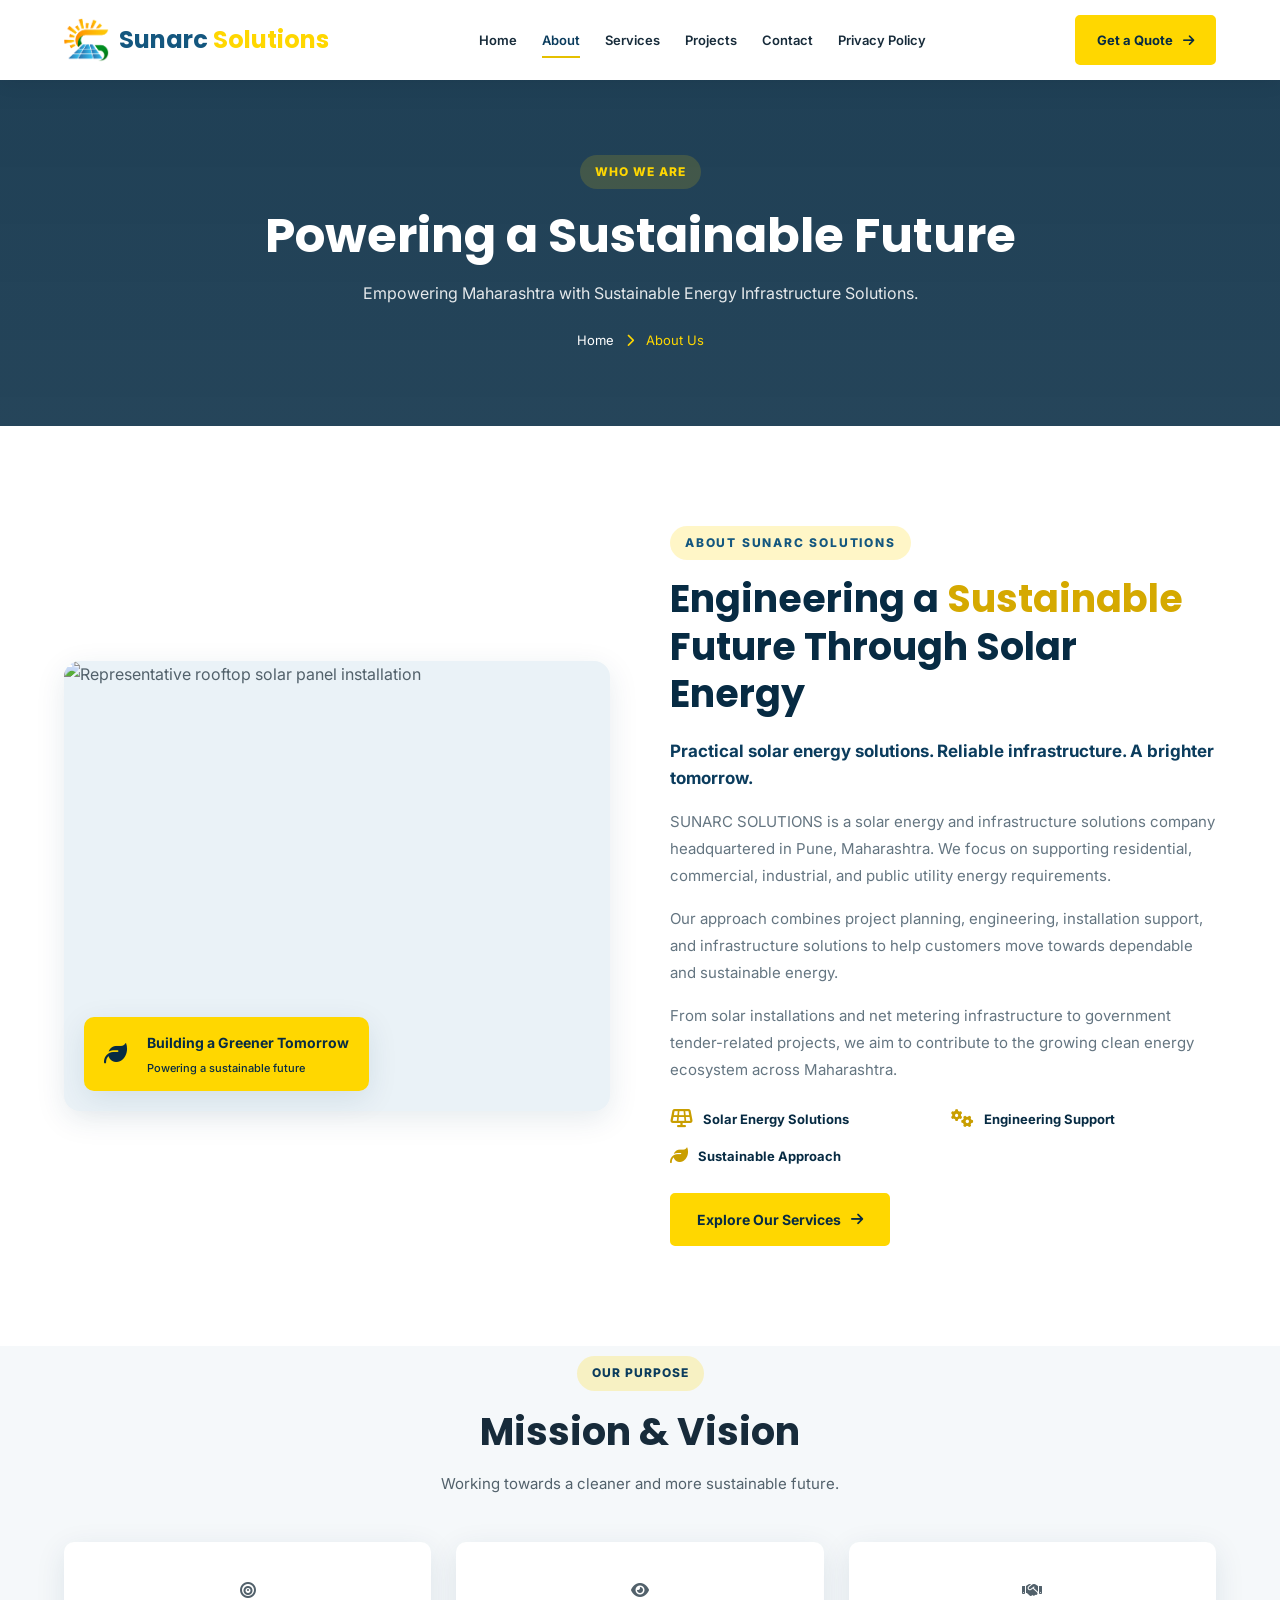
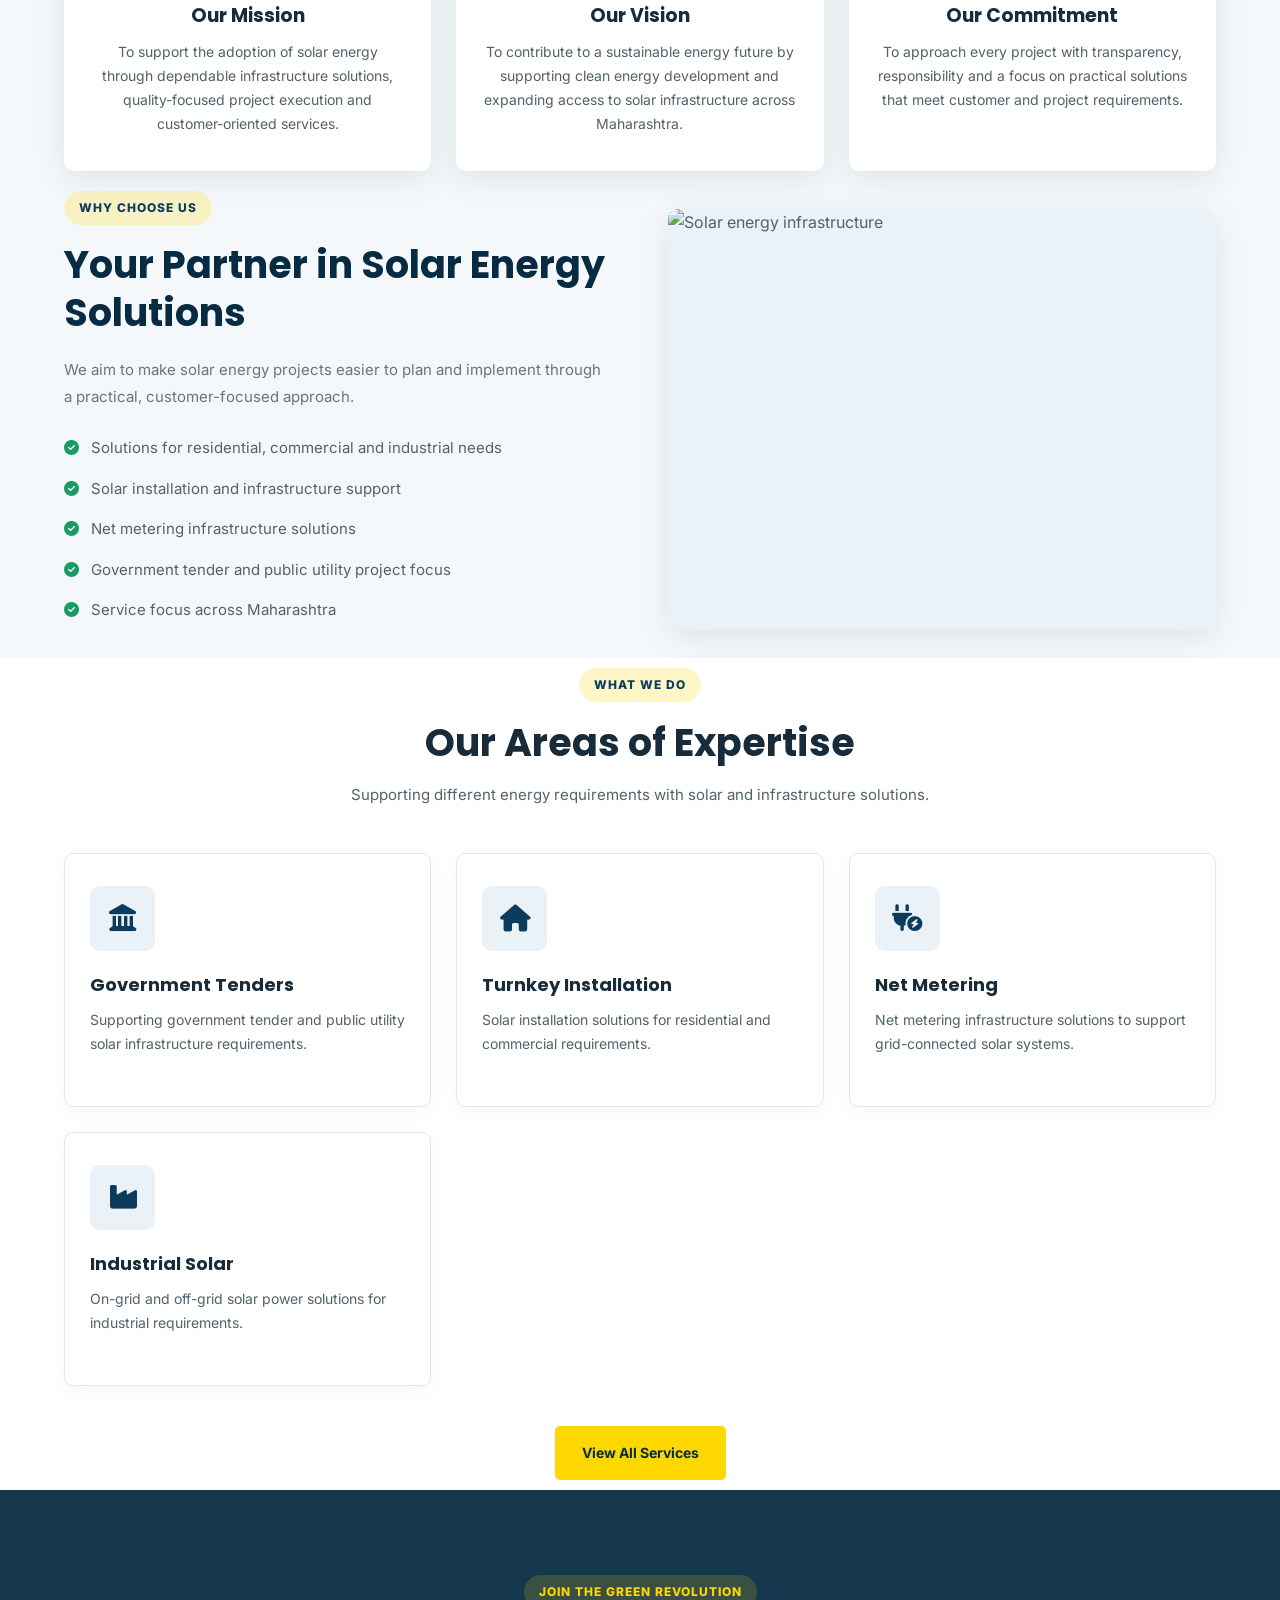
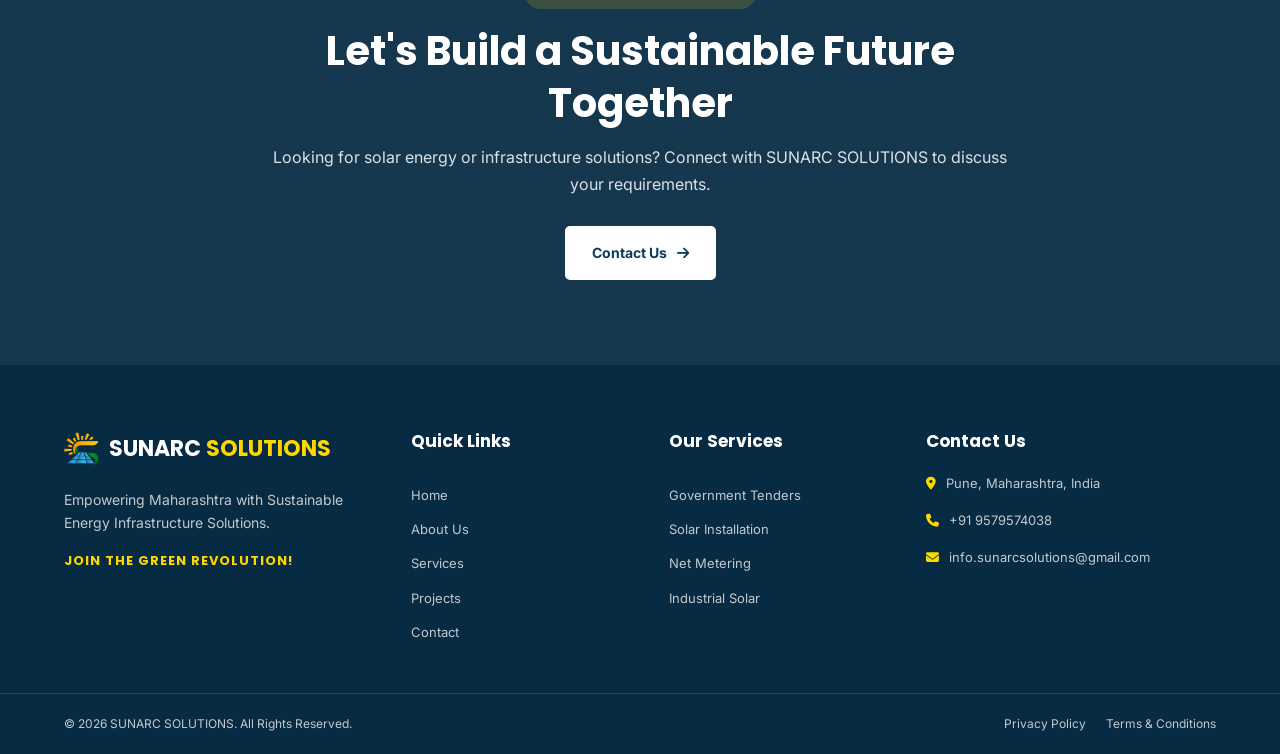
==== commit 0eea1b3e: "Fix UI and Improve" ====
--- a/about.html
+++ b/about.html
@@ -18,22 +18,22 @@
     <header class="site-header">
         <div class="container navbar">
 
-            <!-- Logo -->
             <a href="index.html" class="logo">
-                <i class="fas fa-solar-panel"></i>
-                SunArc <span>Solutions</span>
+                <img src="images/logo.png" alt="Sunarc Solutions Logo" class="logo-img">
+                <span class="logo-text">Sunarc <span>Solutions</span></span>
             </a>
 
             <!-- Navigation -->
+
             <nav class="nav-menu" id="navMenu">
                 <a href="index.html">Home</a>
                 <a href="about.html">About</a>
                 <a href="services.html">Services</a>
                 <a href="projects.html">Projects</a>
                 <a href="contact.html">Contact</a>
-                <a href="privacy-policy.html">Privacy Policy</a>
-                <a href="terms.html">Terms</a>
+                <a href="legal.html">Privacy Policy</a>
             </nav>
+
 
             <!-- Contact Button -->
             <a href="contact.html" class="btn">
@@ -335,16 +335,17 @@
     <!-- Footer -->
     <footer class="footer">
         <div class="container footer-grid">
-
             <div class="footer-about">
                 <a href="index.html" class="footer-logo">
-                    <i class="fa-solid fa-solar-panel"></i>
-                    SUNARC SOLUTIONS
+                    <img src="images/logo.png" alt="Sunarc Solutions Logo" class="footer-logo-img">
+                    <span>SUNARC <span class="footer-logo-highlight">SOLUTIONS</span></span>
                 </a>
+
                 <p>
                     Empowering Maharashtra with Sustainable Energy
                     Infrastructure Solutions.
                 </p>
+
                 <h4>JOIN THE GREEN REVOLUTION!</h4>
             </div>
 
@@ -390,8 +391,8 @@
                     All Rights Reserved.
                 </p>
                 <div>
-                    <a href="privacy-policy.html">Privacy Policy</a>
-                    <a href="terms.html">Terms & Conditions</a>
+                    <a href="legal.html#privacy">Privacy Policy</a>
+                    <a href="legal.html#terms">Terms & Conditions</a>
                 </div>
             </div>
         </div>
--- a/css/style.css
+++ b/css/style.css
@@ -152,51 +152,175 @@
     margin-top: 40px;
 }
 
-/* 4. HOME HERO SECTION */
+/* =================================
+   4. HOME HERO SECTION
+================================= */
 
 .hero {
-    min-height: 620px;
-    display: flex;
-    align-items: center;
     position: relative;
-    background:
-        linear-gradient(90deg, rgba(5, 34, 54, 0.90), rgba(5, 34, 54, 0.45)),
-        url('https://images.unsplash.com/photo-1509391366360-2e959784a276?auto=format&fit=crop&w=1920&q=85') center/cover no-repeat;
+    min-height: 680px;
+    display: flex;
+    align-items: center;
+    overflow: hidden;
+    background: var(--primary-dark);
+    isolation: isolate;
+}
+
+.hero-bg {
+    position: absolute;
+    inset: 0;
+    z-index: -2;
+    background: url('https://images.unsplash.com/photo-1509391366360-2e959784a276?auto=format&fit=crop&w=1920&q=85') center / cover no-repeat;
+    transform: scale(1.02);
+}
+
+.hero-shade {
+    position: absolute;
+    inset: 0;
+    z-index: -1;
+    background: linear-gradient(90deg,
+            rgba(5, 25, 39, 0.94) 0%,
+            rgba(5, 25, 39, 0.78) 48%,
+            rgba(5, 25, 39, 0.30) 100%);
 }
 
 .hero-content {
-    max-width: 750px;
+    position: relative;
+    z-index: 1;
+    width: 100%;
+    padding-top: 100px;
+    padding-bottom: 110px;
     color: var(--white);
-    padding: 100px 0;
+    animation: fadeInUp 0.8s ease both;
+}
+
+.eyebrow-light {
+    display: inline-flex;
+    align-items: center;
+    gap: 10px;
+    color: var(--gold);
+    font-size: 13px;
+    font-weight: 700;
+    letter-spacing: 2px;
+    margin-bottom: 22px;
+}
+
+.eyebrow-light i {
+    font-size: 17px;
 }
 
 .hero h1 {
+    max-width: 800px;
     color: var(--white);
-    font-size: clamp(35px, 5.5vw, 60px);
-    font-weight: 800;
-    margin-bottom: 22px;
+    font-family: 'Poppins', sans-serif;
+    font-size: clamp(42px, 5.5vw, 72px);
+    line-height: 1.12;
+    font-weight: 700;
+    letter-spacing: -2px;
+    margin-bottom: 24px;
 }
 
 .hero h1 span {
     color: var(--gold);
 }
 
-.hero p {
+.hero-content>p {
     max-width: 620px;
-    color: rgba(255, 255, 255, 0.9);
+    color: rgba(255, 255, 255, 0.88);
     font-size: 17px;
-    margin-bottom: 30px;
-}
-
-.hero .section-tag {
-    background: rgba(255, 215, 0, 0.18);
+    line-height: 1.8;
+    margin-bottom: 32px;
+}
+
+.hero-actions {
+    display: flex;
+    flex-wrap: wrap;
+    align-items: center;
+    gap: 16px;
+}
+
+.hero-actions .btn {
+    min-height: 52px;
+    display: inline-flex;
+    align-items: center;
+    justify-content: center;
+    gap: 12px;
+}
+
+.hero-actions .btn:not(.btn-outline) {
+    background: var(--gold);
+    color: var(--primary-dark);
+    border-color: var(--gold);
+}
+
+.hero-actions .btn:not(.btn-outline):hover {
+    background: var(--white);
+    border-color: var(--white);
+    transform: translateY(-3px);
+}
+
+.hero-actions .btn-outline {
+    color: var(--white);
+    border: 1px solid rgba(255, 255, 255, 0.7);
+    background: transparent;
+}
+
+.hero-actions .btn-outline:hover {
+    color: var(--primary-dark);
+    background: var(--white);
+    border-color: var(--white);
+}
+
+.hero-note {
+    display: flex;
+    align-items: center;
+    gap: 13px;
+    margin-top: 45px;
     color: var(--gold);
 }
 
-.hero-buttons {
-    display: flex;
-    flex-wrap: wrap;
-    gap: 15px;
+.hero-note>i {
+    font-size: 23px;
+}
+
+.hero-note span {
+    display: flex;
+    flex-direction: column;
+    gap: 4px;
+}
+
+.hero-note b {
+    color: var(--white);
+    font-size: 14px;
+}
+
+.hero-note small {
+    color: rgba(255, 255, 255, 0.75);
+    font-size: 12px;
+}
+
+.scroll-cue {
+    position: absolute;
+    z-index: 2;
+    bottom: 25px;
+    left: 50%;
+    transform: translateX(-50%);
+    width: 38px;
+    height: 38px;
+    display: flex;
+    align-items: center;
+    justify-content: center;
+    color: var(--white);
+    border: 1px solid rgba(255, 255, 255, 0.5);
+    border-radius: 50%;
+    animation: pulse 2s infinite;
+    transition: 0.3s ease;
+}
+
+.scroll-cue:hover {
+    color: var(--primary-dark);
+    background: var(--gold);
+    border-color: var(--gold);
 }
 
 /* 5. INNER PAGE HERO */
@@ -295,6 +419,7 @@
     align-items: center;
     gap: 75px;
 }
+
 .image-stack {
     position: relative;
     max-width: 550px;
@@ -354,7 +479,7 @@
     box-shadow: 0 12px 35px rgba(7, 43, 67, 0.15);
 }
 
-.image-badge > i {
+.image-badge>i {
     width: 48px;
     height: 48px;
     display: flex;
@@ -382,6 +507,7 @@
     color: #71818c;
     font-size: 12px;
 }
+
 /* Section Content */
 
 .section-copy {
@@ -399,7 +525,7 @@
 
 .section-copy h2 {
     color: #072b43;
-    font-family: 'Manrope', sans-serif;
+    font-family: 'Poppins', sans-serif;
     font-size: clamp(32px, 4vw, 46px);
     font-weight: 800;
     line-height: 1.2;
@@ -451,6 +577,7 @@
 .section-copy .text-link:hover i {
     transform: translateX(6px);
 }
+
 .about-section {
     background: var(--white);
     padding: 90px 0;
@@ -472,7 +599,7 @@
     width: 100%;
     height: 450px;
     object-fit: cover;
-     display: block;
+    display: block;
     border-radius: 16px;
     box-shadow: var(--shadow);
 }
@@ -503,6 +630,7 @@
     flex-direction: column;
     gap: 4px;
 }
+
 .image-caption b {
     font-size: 14px;
 }
@@ -511,6 +639,7 @@
     font-size: 11px;
     font-weight: 500;
 }
+
 .about-content .section-tag {
     display: inline-block;
     margin-bottom: 15px;
@@ -520,6 +649,7 @@
     letter-spacing: 1.8px;
     text-transform: uppercase;
 }
+
 .about-content h2,
 .why-content h2 {
     font-size: clamp(27px, 4vw, 38px);
@@ -527,6 +657,7 @@
     color: var(--primary-dark);
     line-height: 1.25;
 }
+
 .about-content .about-lead {
     color: var(--primary);
     font-size: 17px;
@@ -833,9 +964,6 @@
 }
 
 .faq-item {
-    background: var(--white);
-    border: 1px solid var(--border);
-    border-radius: 7px;
     margin-bottom: 14px;
     padding: 20px 25px;
 }
@@ -1074,12 +1202,23 @@
 .footer-logo {
     display: inline-flex;
     align-items: center;
-    gap: 9px;
+    gap: 10px;
     color: var(--white);
     font-family: 'Poppins', sans-serif;
-    font-size: 19px;
-    font-weight: 800;
+    font-size: 22px;
+    font-weight: 700;
     margin-bottom: 20px;
+    text-decoration: none;
+}
+
+.footer-logo-img {
+    width: 35px;
+    height: 35px;
+    object-fit: contain;
+}
+
+.footer-logo-highlight {
+    color: #ffd700;
 }
 
 .footer-logo i {
@@ -1189,6 +1328,7 @@
         transform: scale(1.04);
     }
 }
+
 /* 23. ACCESSIBILITY */
 
 a:focus-visible,
@@ -1258,15 +1398,16 @@
 
 /* Logo */
 .logo {
-    display: flex;
-    align-items: center;
-    gap: 9px;
+    display: inline-flex;
+    align-items: center;
+    gap: 10px;
     color: var(--primary);
     font-family: 'Poppins', sans-serif;
     font-size: 21px;
     font-weight: 800;
     white-space: nowrap;
     flex-shrink: 0;
+    text-decoration: none;
 }
 
 .logo i {
@@ -1274,8 +1415,24 @@
     font-size: 27px;
 }
 
+.logo-img {
+    width: 45px;
+    height: 45px;
+    object-fit: contain;
+}
+
 .logo span {
     color: var(--primary-light);
+}
+
+.logo-text {
+    font-size: 24px;
+    font-weight: 700;
+    color: #ffffff;
+}
+
+.logo-text span {
+    color: #ffd700;
 }
 
 /* Desktop Navigation */
@@ -1361,8 +1518,672 @@
     cursor: pointer;
 }
 
-/* Tablet */
+/* Accessibility */
+.menu-toggle:focus-visible,
+.nav-menu a:focus-visible,
+.nav-links a:focus-visible {
+    outline: 3px solid var(--gold-dark);
+    outline-offset: 4px;
+}
+
+/* Gallery Button */
+.center {
+    text-align: center;
+}
+
+.mt-40 {
+    margin-top: 40px;
+}
+
+.text-link {
+    display: inline-flex;
+    align-items: center;
+    gap: 10px;
+    color: #0b3c5d;
+    font-size: 15px;
+    font-weight: 700;
+    text-decoration: none;
+    transition: all 0.3s ease;
+}
+
+.text-link i {
+    color: #d5a900;
+    transition: transform 0.3s ease;
+}
+
+.text-link:hover {
+    color: #d5a900;
+}
+
+.text-link:hover i {
+    transform: translateX(6px);
+}
+
+/* Feature List */
+.feature-item {
+    padding: 15px;
+    border-radius: 12px;
+    transition: all 0.3s ease;
+}
+
+.feature-item:hover {
+    background: #ffffff;
+    box-shadow: 0 8px 25px rgba(7, 43, 67, 0.07);
+    transform: translateX(5px);
+}
+
+/* Feature Icons */
+
+.feature-icon {
+    flex-shrink: 0;
+    transition: all 0.3s ease;
+}
+
+.feature-item:hover .feature-icon {
+    background: #0b3c5d;
+    color: #ffd700;
+}
+
+.feature-content h3 {
+    color: #072b43;
+    font-weight: 800;
+}
+
+/* CTA Button */
+
+.why-solar-section .btn {
+    display: inline-flex;
+    align-items: center;
+    justify-content: center;
+    gap: 10px;
+    transition: all 0.3s ease;
+}
+
+.why-solar-section .btn i {
+    transition: transform 0.3s ease;
+}
+
+.why-solar-section .btn:hover i {
+    transform: translateX(5px);
+}
+
+/* Image Panel */
+
+.photo-panel {
+    position: relative;
+    min-height: 480px;
+    border-radius: 18px;
+    overflow: hidden;
+    box-shadow: 0 18px 45px rgba(7, 43, 67, 0.16);
+}
+
+.photo-panel::after {
+    content: "";
+    position: absolute;
+    inset: 0;
+    background: linear-gradient(to top,
+            rgba(4, 25, 40, 0.75),
+            transparent 55%);
+    pointer-events: none;
+}
+
+.photo-panel img {
+    position: absolute;
+    inset: 0;
+    width: 100%;
+    height: 100%;
+    object-fit: cover;
+    display: block;
+    transition: transform 0.6s ease;
+}
+
+.photo-panel:hover img {
+    transform: scale(1.06);
+}
+
+/* Floating Caption */
+
+.photo-caption {
+    position: absolute;
+    z-index: 2;
+    left: 25px;
+    right: 25px;
+    bottom: 25px;
+    display: flex;
+    align-items: center;
+    gap: 14px;
+    padding: 18px;
+    background: rgba(255, 255, 255, 0.95);
+    border-radius: 12px;
+    box-shadow: 0 10px 30px rgba(0, 0, 0, 0.12);
+}
+
+.caption-icon {
+    flex-shrink: 0;
+    width: 46px;
+    height: 46px;
+    display: flex;
+    align-items: center;
+    justify-content: center;
+    background: #ffd700;
+    color: #072b43;
+    border-radius: 10px;
+    font-size: 20px;
+}
+
+.photo-caption span:last-child {
+    display: flex;
+    flex-direction: column;
+    gap: 5px;
+}
+
+.photo-caption b {
+    color: #072b43;
+    font-size: 15px;
+}
+
+.photo-caption small {
+    color: #71818c;
+    font-size: 12px;
+}
+
+/* =========================================
+   FAQ SECTION
+========================================= */
+
+.faq-section {
+    background: #ffffff;
+    padding: 100px 0;
+}
+
+.faq-section .section-heading {
+    max-width: 700px;
+    margin: 0 auto 45px;
+    text-align: center;
+}
+
+.faq-section .section-heading .eyebrow {
+    color: #b18b00;
+    font-size: 12px;
+    font-weight: 800;
+    letter-spacing: 2px;
+}
+
+.faq-section .section-heading h2 {
+    color: #072b43;
+    font-family: 'Poppins', sans-serif;
+    font-size: clamp(32px, 4vw, 44px);
+    font-weight: 800;
+    line-height: 1.2;
+    margin: 15px 0;
+}
+
+.faq-section .section-heading p {
+    color: #71818c;
+    font-size: 15px;
+    line-height: 1.8;
+}
+
+/* FAQ List */
+
+.faq-list {
+    max-width: 900px;
+    margin: 0 auto;
+    display: flex;
+    flex-direction: column;
+    gap: 14px;
+}
+
+.faq-item {
+    background: #ffffff;
+    border: 1px solid #e5ebef;
+    border-radius: 12px;
+    overflow: hidden;
+    transition: border-color 0.3s ease,
+        box-shadow 0.3s ease;
+}
+
+.faq-item:hover {
+    border-color: #d5a900;
+}
+
+.faq-item.active {
+    border-color: #ffd700;
+    box-shadow: 0 8px 25px rgba(7, 43, 67, 0.07);
+}
+
+/* FAQ Question */
+
+.faq-question {
+    width: 100%;
+    min-height: 75px;
+    display: flex;
+    align-items: center;
+    gap: 18px;
+    padding: 18px 22px;
+    border: none;
+    background: transparent;
+    color: #072b43;
+    text-align: left;
+    cursor: pointer;
+    font-family: inherit;
+}
+
+.faq-number {
+    color: #c39b00;
+    font-size: 13px;
+    font-weight: 800;
+}
+
+.faq-title {
+    flex: 1;
+    font-size: 15px;
+    font-weight: 700;
+    line-height: 1.5;
+}
+
+/* =========================================
+   LEGAL PAGE
+========================================= */
+
+.legal-tabs {
+    display: flex;
+    justify-content: center;
+    flex-wrap: wrap;
+    gap: 15px;
+    margin-bottom: 55px;
+}
+
+.legal-content {
+    max-width: 900px;
+    margin: 0 auto;
+    scroll-margin-top: 100px;
+}
+
+.legal-content h2 {
+    margin-top: 30px;
+    margin-bottom: 12px;
+}
+
+.legal-content p,
+.legal-content li {
+    line-height: 1.8;
+}
+
+.legal-content ul {
+    padding-left: 25px;
+    margin: 15px 0;
+}
+
+.legal-content a {
+    color: var(--primary);
+    overflow-wrap: anywhere;
+}
+
+.legal-divider {
+    width: 100%;
+    height: 2px;
+    background-color: #1a1a1a;
+    margin: 40px 0;
+}
+
+/* Plus / Minus Icon */
+
+.faq-icon {
+    flex-shrink: 0;
+    width: 34px;
+    height: 34px;
+    display: flex;
+    align-items: center;
+    justify-content: center;
+    background: #f2f6f8;
+    color: #0b3c5d;
+    border-radius: 50%;
+    transition: all 0.3s ease;
+}
+
+.faq-item.active .faq-icon {
+    background: #ffd700;
+    color: #072b43;
+    transform: rotate(45deg);
+}
+
+/* FAQ Answer */
+
+.faq-answer {
+    display: grid;
+    grid-template-rows: 0fr;
+    transition: grid-template-rows 0.35s ease;
+}
+
+.faq-item.active .faq-answer {
+    grid-template-rows: 1fr;
+}
+
+.faq-answer-inner {
+    min-height: 0;
+    overflow: hidden;
+}
+
+.faq-answer p {
+    color: #71818c;
+    font-size: 14px;
+    line-height: 1.9;
+    margin: 0;
+    padding: 0 75px 22px;
+}
+
+.faq-answer a {
+    color: #0b5d83;
+    font-weight: 700;
+    text-decoration: none;
+}
+
+.faq-answer a:hover {
+    color: #c39b00;
+}
+
+/* FAQ Contact CTA */
+
+.faq-contact {
+    max-width: 900px;
+    margin: 40px auto 0;
+    padding: 25px 30px;
+    display: flex;
+    align-items: center;
+    gap: 20px;
+    background: #f3f7f9;
+    border-radius: 14px;
+}
+
+.faq-contact-icon {
+    flex-shrink: 0;
+    width: 52px;
+    height: 52px;
+    display: flex;
+    align-items: center;
+    justify-content: center;
+    background: #fff0ad;
+    color: #a47d00;
+    border-radius: 12px;
+    font-size: 22px;
+}
+
+.faq-contact-text {
+    flex: 1;
+}
+
+.faq-contact-text h3 {
+    color: #072b43;
+    font-size: 17px;
+    font-weight: 800;
+    margin-bottom: 5px;
+}
+
+.faq-contact-text p {
+    color: #71818c;
+    font-size: 13px;
+    margin: 0;
+}
+
+.faq-contact .btn {
+    display: inline-flex;
+    align-items: center;
+    gap: 10px;
+    white-space: nowrap;
+}
+
+/* Accessibility */
+
+.faq-question:focus-visible {
+    outline: 3px solid #d5a900;
+    outline-offset: -3px;
+}
+
+/* ================
+   WHY EXPLORE SOLAR
+==================== */
+
+.why-solar-section {
+    padding: 100px 0;
+    background: #f5f8fa;
+    overflow: hidden;
+}
+
+.why-solar-section .container.split {
+    display: grid;
+    grid-template-columns: minmax(0, 1fr) minmax(0, 1fr);
+    align-items: center;
+    gap: 60px;
+}
+
+.why-solar-section .section-copy {
+    min-width: 0;
+    width: 100%;
+}
+
+.why-solar-section .section-copy h2 {
+    font-size: clamp(2rem, 3.5vw, 3.2rem);
+    line-height: 1.2;
+    margin: 15px 0 20px;
+    overflow-wrap: break-word;
+}
+
+.why-solar-section .why-intro {
+    max-width: 600px;
+    line-height: 1.8;
+    margin-bottom: 30px;
+}
+
+.why-solar-section .feature-list {
+    display: flex;
+    flex-direction: column;
+    gap: 24px;
+    margin-bottom: 32px;
+}
+
+.why-solar-section .feature-item {
+    display: flex;
+    align-items: flex-start;
+    gap: 16px;
+    min-width: 0;
+}
+
+.why-solar-section .feature-icon {
+    flex: 0 0 48px;
+    width: 48px;
+    height: 48px;
+    display: flex;
+    align-items: center;
+    justify-content: center;
+    border-radius: 12px;
+    background: #fff0cc;
+    color: #b8860b;
+    font-size: 20px;
+}
+
+.why-solar-section .feature-content {
+    flex: 1;
+    min-width: 0;
+}
+
+.why-solar-section .feature-content h3 {
+    margin: 2px 0 8px;
+    font-size: 1.1rem;
+    line-height: 1.4;
+}
+
+.why-solar-section .feature-content p {
+    margin: 0;
+    line-height: 1.7;
+    overflow-wrap: break-word;
+}
+
+/* Image panel */
+
+.why-solar-section .photo-panel {
+    position: relative;
+    width: 100%;
+    min-width: 0;
+    height: 540px;
+    border-radius: 24px;
+    overflow: hidden;
+    isolation: isolate;
+}
+
+.why-solar-section .photo-panel>img {
+    position: absolute;
+    inset: 0;
+    width: 100%;
+    height: 100%;
+    display: block;
+    object-fit: cover;
+    object-position: center;
+}
+
+.why-solar-section .photo-caption {
+    position: absolute;
+    right: 20px;
+    bottom: 20px;
+    left: 20px;
+    display: flex;
+    align-items: center;
+    gap: 14px;
+    padding: 18px;
+    border-radius: 16px;
+    background: rgba(255, 255, 255, 0.95);
+    box-shadow: 0 8px 30px rgba(0, 0, 0, 0.12);
+}
+
+.why-solar-section .caption-icon {
+    flex: 0 0 44px;
+    width: 44px;
+    height: 44px;
+    display: flex;
+    align-items: center;
+    justify-content: center;
+    border-radius: 12px;
+    background: #f5c451;
+    color: #172433;
+    font-size: 20px;
+}
+
+.why-solar-section .photo-caption>span:last-child {
+    min-width: 0;
+}
+
+.why-solar-section .photo-caption b,
+.why-solar-section .photo-caption small {
+    display: block;
+}
+
+.why-solar-section .photo-caption b {
+    margin-bottom: 5px;
+    color: #172433;
+}
+
+.why-solar-section .photo-caption small {
+    color: #5f6872;
+    line-height: 1.5;
+}
+
+/* ===============
+   PROJECT GALLERY
+================== */
+
+.gallery-grid {
+    display: grid;
+    grid-template-columns: minmax(0, 1.4fr) minmax(0, 1fr) minmax(0, 1fr);
+    grid-template-rows: 340px;
+    gap: 22px;
+    width: 100%;
+}
+
+.gallery-card {
+    position: relative;
+    display: block;
+    width: 100%;
+    height: 100%;
+    min-width: 0;
+    min-height: 0;
+    overflow: hidden;
+    border-radius: 18px;
+    isolation: isolate;
+    text-decoration: none;
+    background: #172433;
+}
+
+.gallery-card img {
+    position: absolute;
+    inset: 0;
+    display: block;
+    width: 100%;
+    height: 100%;
+    object-fit: cover;
+    object-position: center;
+    transition: transform 0.5s ease;
+}
+
+.gallery-card:hover img {
+    transform: scale(1.06);
+}
+
+/* Dark gradient for readable labels */
+.gallery-card::after {
+    content: "";
+    position: absolute;
+    inset: 0;
+    z-index: 1;
+    background: linear-gradient(to top,
+            rgba(10, 20, 32, 0.85) 0%,
+            rgba(10, 20, 32, 0.25) 45%,
+            transparent 75%);
+    pointer-events: none;
+}
+
+.gallery-label {
+    position: absolute;
+    z-index: 2;
+    right: 20px;
+    bottom: 20px;
+    left: 20px;
+    display: flex;
+    flex-direction: column;
+    align-items: flex-start;
+    gap: 7px;
+    color: #ffffff;
+}
+
+.gallery-label small {
+    color: #f5c451;
+    font-size: 0.75rem;
+    font-weight: 700;
+    letter-spacing: 1.5px;
+}
+
+.gallery-label b {
+    font-size: clamp(1.05rem, 1.6vw, 1.4rem);
+    line-height: 1.35;
+}
+
+/* Respect reduced-motion preferences */
+@media (prefers-reduced-motion: reduce) {
+    .gallery-card img {
+        transition: none;
+    }
+
+    .gallery-card:hover img {
+        transform: none;
+    }
+}
+
+/* =========================================
+   TABLET & SMALL LAPTOP (MAX 992px)
+========================================= */
+
 @media (max-width: 992px) {
+
+    /* Navbar */
     .navbar {
         gap: 15px;
     }
@@ -1382,11 +2203,14 @@
         padding: 10px 13px;
         font-size: 12px;
     }
+
     .navbar>.btn {
         padding: 11px 15px;
         font-size: 12px;
     }
-     #about {
+
+    /* About Section */
+    #about {
         padding: 75px 0;
     }
 
@@ -1408,59 +2232,74 @@
         gap: 35px;
     }
 
+    /* Services */
     .service-grid {
         grid-template-columns: repeat(2, 1fr);
     }
 
+    /* Features */
     .feature-grid {
         grid-template-columns: repeat(2, 1fr);
     }
 
-    .footer-grid {
-        grid-template-columns: repeat(2, 1fr);
-    }
-
+    /* Why Solar Section */
+    .why-solar-section {
+        padding: 75px 0;
+    }
+
+    .why-solar-section .container.split {
+        gap: 32px;
+    }
+
+    .why-solar-section .photo-panel {
+        height: 480px;
+    }
+
+    .why-solar-section .feature-list {
+        gap: 20px;
+    }
+
+    /* Gallery */
+    .gallery-grid {
+        grid-template-columns: repeat(2, minmax(0, 1fr));
+        grid-template-rows: 300px 260px;
+        gap: 18px;
+    }
+
+    .gallery-card.gallery-large {
+        grid-column: 1 / -1;
+    }
+
+    .gallery-label {
+        right: 18px;
+        bottom: 18px;
+        left: 18px;
+    }
+
+    /* Process */
     .process-grid {
         grid-template-columns: repeat(2, 1fr);
     }
 
+    /* Contact */
     .contact-grid {
         grid-template-columns: 1fr 1fr;
         gap: 25px;
     }
-     .gallery-grid {
+
+    /* Footer */
+    .footer-grid {
         grid-template-columns: repeat(2, 1fr);
-        grid-template-rows: 300px 260px;
-        gap: 18px;
-    }
-
-    .gallery-large {
-        grid-column: span 2;
-    }
-
-    .gallery-label b {
-        font-size: 21px;
-    }
-     .why-solar-section {
-        padding: 75px 0;
-    }
-
-    .why-solar-section .split {
-        gap: 40px;
-    }
-
-    .photo-panel {
-        min-height: 420px;
-    }
-
-    .feature-list {
-        gap: 13px;
-    }
-}
-
-/* Mobile Navigation */
+    }
+}
+
+/* =========================================
+   TABLET & MOBILE RESPONSIVE (MAX 768px)
+========================================= */
+
 @media (max-width: 768px) {
 
+    /* General */
     .announcement {
         justify-content: center;
         text-align: center;
@@ -1473,16 +2312,22 @@
         padding: 65px 0;
     }
 
+    .mt-40 {
+        margin-top: 28px;
+    }
+
+    /* Navbar */
     .navbar {
         min-height: 70px;
     }
 
-    .logo {
-        font-size: 18px;
-    }
-
-    .logo i {
-        font-size: 24px;
+    .logo-img {
+        width: 40px;
+        height: 40px;
+    }
+
+    .logo-text {
+        font-size: 20px;
     }
 
     .menu-toggle {
@@ -1494,6 +2339,7 @@
         display: none;
     }
 
+    /* Mobile Navigation Menu */
     .nav-menu,
     .nav-links {
         position: absolute;
@@ -1537,24 +2383,38 @@
         padding-left: 12px;
         background: var(--light);
     }
+
+    /* Hero Section */
     .hero {
-        min-height: 520px;
+        min-height: 620px;
         background-position: 60% center;
     }
 
     .hero-content {
-        padding: 75px 0;
-    }
-
-    .hero p {
+        padding: 90px 0 100px;
+    }
+
+    .hero h1 {
+        font-size: clamp(38px, 8vw, 56px);
+        letter-spacing: -1px;
+    }
+
+    .hero p,
+    .hero-content>p {
         font-size: 15px;
     }
 
+    .hero-shade {
+        background: rgba(5, 25, 39, 0.78);
+    }
+
+    /* Page Hero */
     .page-hero {
         min-height: 260px;
         padding: 60px 0;
     }
 
+    /* About Section */
     #about {
         padding: 65px 0;
     }
@@ -1580,7 +2440,7 @@
         padding: 13px 16px;
     }
 
-    .image-badge > i {
+    .image-badge>i {
         width: 42px;
         height: 42px;
         font-size: 19px;
@@ -1597,9 +2457,11 @@
     .section-copy .lead {
         font-size: 17px;
     }
+
     .about-section {
         padding: 60px 0;
     }
+
     .about-grid,
     .why-grid {
         grid-template-columns: 1fr;
@@ -1610,6 +2472,7 @@
     .why-image img {
         height: 330px;
     }
+
     .about-highlights {
         grid-template-columns: 1fr;
         gap: 13px;
@@ -1621,19 +2484,108 @@
         padding: 12px 15px;
     }
 
+    /* Features */
     .feature-grid {
         grid-template-columns: 1fr;
     }
 
+    /* Why Solar Section */
+    .why-solar-section {
+        padding: 60px 0;
+    }
+
+    .why-solar-section .container.split {
+        grid-template-columns: minmax(0, 1fr);
+        gap: 36px;
+    }
+
+    .why-solar-section .section-copy {
+        order: 1;
+    }
+
+    .why-solar-section .photo-panel {
+        order: 2;
+        height: 380px;
+        border-radius: 20px;
+    }
+
+    .why-solar-section .section-copy h2 {
+        font-size: clamp(1.9rem, 6vw, 2.6rem);
+    }
+
+    .why-solar-section .feature-list {
+        gap: 22px;
+    }
+
+    .why-solar-section .btn {
+        max-width: 100%;
+        white-space: normal;
+        text-align: center;
+    }
+
+    /* Services */
     .service-grid {
-        grid-template-columns: 1fr 1fr;
+        grid-template-columns: repeat(2, 1fr);
         gap: 18px;
     }
 
+    /* Projects */
     .project-grid {
         grid-template-columns: 1fr;
     }
 
+    /* Gallery */
+    .gallery-grid {
+        grid-template-columns: minmax(0, 1fr);
+        grid-template-rows: none;
+        gap: 18px;
+    }
+
+    .gallery-card,
+    .gallery-card.gallery-large {
+        grid-column: auto;
+        height: 280px;
+        min-height: 280px;
+    }
+
+    .gallery-label b {
+        font-size: 1.2rem;
+    }
+
+    /* FAQ Section */
+    .faq-section {
+        padding: 70px 0;
+    }
+
+    .faq-question {
+        gap: 12px;
+        padding: 16px;
+    }
+
+    .faq-title {
+        font-size: 14px;
+    }
+
+    .faq-answer p {
+        padding: 0 20px 20px 48px;
+        font-size: 13px;
+    }
+
+    .faq-contact {
+        flex-wrap: wrap;
+        padding: 22px;
+    }
+
+    .faq-contact-text {
+        min-width: 180px;
+    }
+
+    .faq-contact .btn {
+        width: 100%;
+        justify-content: center;
+    }
+
+    /* Contact */
     .contact-grid {
         grid-template-columns: 1fr;
     }
@@ -1642,10 +2594,12 @@
         padding: 25px 20px;
     }
 
+    /* Trust Section */
     .trust-grid {
         grid-template-columns: repeat(2, 1fr);
     }
 
+    /* Footer */
     .footer-grid {
         grid-template-columns: repeat(2, 1fr);
     }
@@ -1658,118 +2612,120 @@
     .footer-bottom div div {
         justify-content: center;
     }
-    .gallery-grid {
-        grid-template-columns: 1fr;
-        grid-template-rows: repeat(3, 260px);
-        gap: 16px;
-        margin-top: 30px;
-    }
-
-    .gallery-large {
-        grid-column: span 1;
-    }
-
-    .gallery-card {
-        min-height: 240px;
-        border-radius: 12px;
-    }
-
-    .gallery-label {
-        left: 20px;
-        bottom: 20px;
-    }
-
-    .gallery-label b {
-        font-size: 20px;
-    }
-
-    .gallery-label small {
-        font-size: 10px;
-    }
-
-    .mt-40 {
-        margin-top: 28px;
-    }
-    .why-solar-section {
-        padding: 65px 0;
-    }
-
-    .why-solar-section .split {
-        grid-template-columns: 1fr;
-        gap: 40px;
-    }
-
-    .why-solar-section .section-copy {
-        max-width: 100%;
-    }
-
-    .why-solar-section h2 {
-        font-size: 34px;
-    }
-
-    .photo-panel {
-        min-height: 350px;
-    }
-
-    .feature-item {
-        padding: 12px;
-    }
-}
-
-/* Small Mobile */
+}
+
+
+/* =========================================
+   SMALL MOBILE RESPONSIVE (MAX 480px)
+========================================= */
+
 @media (max-width: 480px) {
+
+    /* General */
+    .container {
+        width: 92%;
+    }
+
+    .section {
+        padding: 10px 0;
+    }
 
     .announcement {
         padding: 8px 3%;
         font-size: 10px;
     }
-    
-    .container {
-        width: 92%;
-    }
-
-    .section {
-        padding: 55px 0;
-    }
-
+
+    /* Navbar */
     .navbar {
         min-height: 65px;
     }
 
-    .logo {
-        font-size: 16px;
-    }
-
-    .logo i {
-        font-size: 22px;
-    }
+    .logo-img {
+        width: 40px;
+        height: 40px;
+    }
+
+    .logo-text {
+        font-size: 20px;
+    }
+
+    .menu-toggle {
+        font-size: 24px;
+    }
+
+    /* Hero */
     .hero {
-        min-height: 480px;
+        min-height: 650px;
+    }
+
+    .hero-content {
+        padding-top: 80px;
+        padding-bottom: 90px;
     }
 
     .hero h1 {
-        font-size: 34px;
-    }
-
-    .hero-buttons {
+        font-size: 38px;
+        line-height: 1.2;
+    }
+
+    .hero-content>p {
+        font-size: 14px;
+        line-height: 1.7;
+    }
+
+    .eyebrow-light {
+        font-size: 10px;
+        letter-spacing: 1.3px;
+    }
+
+    .hero-buttons,
+    .hero-actions {
         flex-direction: column;
-        align-items: flex-start;
-    }
-
-    .hero-buttons .btn {
+        align-items: stretch;
+    }
+
+    .hero-buttons .btn,
+    .hero-actions .btn {
         width: 100%;
     }
 
+    .hero-note {
+        margin-top: 30px;
+    }
+
+    .scroll-cue {
+        bottom: 15px;
+    }
+
+    /* Page Hero */
     .page-hero h1 {
         font-size: 30px;
     }
 
+    /* Section Headings */
     .section-heading h2 {
         font-size: 27px;
     }
 
+    .section-copy h2 {
+        font-size: 30px;
+    }
+
+    /* About & Image Sections */
     .image-stack .main-photo {
         height: 280px;
+    }
+
+    .about-image img,
+    .why-image img {
+        height: 260px;
+    }
+
+    .image-caption {
+        left: 10px;
+        bottom: 10px;
+        padding: 10px;
+        font-size: 11px;
     }
 
     .image-badge {
@@ -1787,21 +2743,89 @@
         font-size: 10px;
     }
 
-    .section-copy h2 {
-        font-size: 30px;
-    }
-    .about-image img,
-    .why-image img {
-        height: 260px;
-    }
-
-    .image-caption {
+    /* Why Solar */
+    .why-solar-section {
+        padding: 45px 0;
+    }
+
+    .why-solar-section .container.split {
+        gap: 28px;
+    }
+
+    .why-solar-section .section-copy h2 {
+        font-size: 1.9rem;
+    }
+
+    .why-solar-section .why-intro {
+        font-size: 0.95rem;
+        line-height: 1.7;
+    }
+
+    .why-solar-section .feature-item {
+        gap: 12px;
+    }
+
+    .why-solar-section .feature-icon {
+        flex-basis: 42px;
+        width: 42px;
+        height: 42px;
+        font-size: 18px;
+    }
+
+    .why-solar-section .feature-content h3 {
+        font-size: 1rem;
+    }
+
+    .why-solar-section .feature-content p {
+        font-size: 0.9rem;
+    }
+
+    /* Photo Panel */
+    .photo-panel,
+    .why-solar-section .photo-panel {
+        min-height: 290px;
+        height: 290px;
+        border-radius: 16px;
+    }
+
+    .photo-caption,
+    .why-solar-section .photo-caption {
         left: 10px;
+        right: 10px;
         bottom: 10px;
-        font-size: 11px;
-        padding: 10px;
-    }
-
+        gap: 10px;
+        padding: 12px;
+    }
+
+    .caption-icon,
+    .why-solar-section .caption-icon {
+        flex-basis: 38px;
+        width: 38px;
+        height: 38px;
+        font-size: 17px;
+    }
+
+    .photo-caption b,
+    .why-solar-section .photo-caption b {
+        font-size: 0.9rem;
+    }
+
+    .photo-caption small,
+    .why-solar-section .photo-caption small {
+        font-size: 0.75rem;
+    }
+
+    .why-solar-section .btn {
+        display: flex;
+        align-items: center;
+        justify-content: center;
+        gap: 10px;
+        width: 100%;
+        padding: 14px 16px;
+        font-size: 0.9rem;
+    }
+
+    /* Services */
     .service-grid {
         grid-template-columns: 1fr;
     }
@@ -1810,10 +2834,40 @@
         padding: 25px 20px;
     }
 
+    /* Projects */
     .project-card img {
         height: 220px;
     }
 
+    /* Gallery */
+    .gallery-grid {
+        gap: 14px;
+    }
+
+    .gallery-card,
+    .gallery-card.gallery-large {
+        height: 230px;
+        min-height: 230px;
+        border-radius: 14px;
+    }
+
+    .gallery-label {
+        right: 14px;
+        bottom: 14px;
+        left: 14px;
+        gap: 5px;
+    }
+
+    .gallery-label small {
+        font-size: 0.68rem;
+        letter-spacing: 1.2px;
+    }
+
+    .gallery-label b {
+        font-size: 1.05rem;
+    }
+
+    /* Trust Section */
     .trust-grid {
         grid-template-columns: 1fr 1fr;
         gap: 18px 10px;
@@ -1828,16 +2882,23 @@
         font-size: 12px;
     }
 
+    /* Process */
     .process-grid {
         grid-template-columns: 1fr;
     }
 
+    /* Contact */
     .contact-info {
         padding: 30px 20px;
     }
 
     .contact-form-wrapper {
         padding: 22px 16px;
+    }
+
+    /* Footer */
+    .footer {
+        padding-top: 45px;
     }
 
     .footer-grid {
@@ -1845,8 +2906,13 @@
         gap: 30px;
     }
 
-    .footer {
-        padding-top: 45px;
+    .footer-logo {
+        font-size: 18px;
+    }
+
+    .footer-logo-img {
+        width: 35px;
+        height: 35px;
     }
 
     .footer-bottom .container {
@@ -1857,624 +2923,25 @@
         line-height: 1.8;
     }
 
-    .menu-toggle {
-        font-size: 24px;
-    }
-    .why-solar-section h2 {
-        font-size: 30px;
-    }
-
-    .photo-panel {
-        min-height: 290px;
-        border-radius: 12px;
-    }
-
-    .photo-caption {
-        left: 12px;
-        right: 12px;
-        bottom: 12px;
-        padding: 12px;
-    }
-
-    .caption-icon {
-        width: 40px;
-        height: 40px;
-    }
-
-    .photo-caption b {
-        font-size: 13px;
-    }
-
-    .photo-caption small {
-        font-size: 10px;
-    }
-}
-
-/* Accessibility */
-.menu-toggle:focus-visible,
-.nav-menu a:focus-visible,
-.nav-links a:focus-visible {
-    outline: 3px solid var(--gold-dark);
-    outline-offset: 4px;
-}
-.gallery-grid {
-    display: grid;
-    grid-template-columns: 1.4fr 1fr 1fr;
-    grid-template-rows: 340px;
-    gap: 22px;
-    margin-top: 45px;
-}
-
-/* Gallery Card */
-
-.gallery-card {
-    position: relative;
-    display: block;
-    height: 100%;
-    min-height: 280px;
-    overflow: hidden;
-    border-radius: 16px;
-    text-decoration: none;
-    background: #072b43;
-    isolation: isolate;
-    box-shadow: 0 8px 25px rgba(7, 43, 67, 0.10);
-    transition: transform 0.35s ease, box-shadow 0.35s ease;
-}
-
-.gallery-card::after {
-    content: "";
-    position: absolute;
-    inset: 0;
-    z-index: 1;
-    background: linear-gradient(
-        to top,
-        rgba(4, 25, 40, 0.92) 0%,
-        rgba(4, 25, 40, 0.35) 45%,
-        rgba(4, 25, 40, 0.02) 100%
-    );
-    transition: background 0.35s ease;
-}
-
-/* Gallery Images */
-
-.gallery-card img {
-    position: absolute;
-    inset: 0;
-    width: 100%;
-    height: 100%;
-    object-fit: cover;
-    display: block;
-    transition: transform 0.65s ease;
-}
-
-.gallery-card:hover img {
-    transform: scale(1.09);
-}
-
-.gallery-card:hover {
-    transform: translateY(-7px);
-    box-shadow: 0 18px 35px rgba(7, 43, 67, 0.20);
-}
-
-/* Gallery Labels */
-
-.gallery-label {
-    position: absolute;
-    z-index: 2;
-    left: 25px;
-    right: 20px;
-    bottom: 25px;
-    display: flex;
-    flex-direction: column;
-    gap: 8px;
-    color: #ffffff;
-}
-
-.gallery-label small {
-    color: #ffd700;
-    font-size: 11px;
-    font-weight: 700;
-    letter-spacing: 2px;
-    text-transform: uppercase;
-}
-
-.gallery-label b {
-    font-family: 'Manrope', sans-serif;
-    font-size: 23px;
-    font-weight: 800;
-    line-height: 1.3;
-    transition: color 0.3s ease;
-}
-
-.gallery-card:hover .gallery-label b {
-    color: #ffd700;
-}
-
-/* Gallery Large Card */
-
-.gallery-large {
-    grid-row: span 1;
-}
-
-/* Gallery Button */
-
-.center {
-    text-align: center;
-}
-
-.mt-40 {
-    margin-top: 40px;
-}
-
-.text-link {
-    display: inline-flex;
-    align-items: center;
-    gap: 10px;
-    color: #0b3c5d;
-    font-size: 15px;
-    font-weight: 700;
-    text-decoration: none;
-    transition: all 0.3s ease;
-}
-
-.text-link i {
-    color: #d5a900;
-    transition: transform 0.3s ease;
-}
-
-.text-link:hover {
-    color: #d5a900;
-}
-
-.text-link:hover i {
-    transform: translateX(6px);
-}
-
-/* =========================================
-   WHY SOLAR SECTION
-========================================= */
-
-.why-solar-section {
-    background: #f5f8fa;
-    padding: 100px 0;
-    overflow: hidden;
-}
-
-.why-solar-section .split {
-    display: grid;
-    grid-template-columns: 1fr 1fr;
-    align-items: center;
-    gap: 75px;
-}
-
-/* Content */
-
-.why-solar-section .section-copy {
-    max-width: 560px;
-}
-
-.why-solar-section .eyebrow {
-    display: inline-block;
-    color: #b18b00;
-    font-size: 12px;
-    font-weight: 800;
-    letter-spacing: 2px;
-    margin-bottom: 16px;
-}
-
-.why-solar-section h2 {
-    color: #072b43;
-    font-family: 'Manrope', sans-serif;
-    font-size: clamp(32px, 4vw, 45px);
-    font-weight: 800;
-    line-height: 1.2;
-    margin-bottom: 20px;
-}
-
-.why-solar-section .why-intro {
-    color: #647581;
-    font-size: 15px;
-    line-height: 1.9;
-    margin-bottom: 28px;
-}
-
-/* Feature List */
-
-.feature-list {
-    display: flex;
-    flex-direction: column;
-    gap: 21px;
-    margin-bottom: 32px;
-}
-
-.feature-item {
-    display: flex;
-    align-items: flex-start;
-    gap: 16px;
-    padding: 15px;
-    border-radius: 12px;
-    transition: all 0.3s ease;
-}
-
-.feature-item:hover {
-    background: #ffffff;
-    box-shadow: 0 8px 25px rgba(7, 43, 67, 0.07);
-    transform: translateX(5px);
-}
-
-/* Feature Icons */
-
-.feature-icon {
-    flex-shrink: 0;
-    width: 48px;
-    height: 48px;
-    display: flex;
-    align-items: center;
-    justify-content: center;
-    background: #fff2bd;
-    color: #a47d00;
-    border-radius: 12px;
-    font-size: 20px;
-    transition: all 0.3s ease;
-}
-
-.feature-item:hover .feature-icon {
-    background: #0b3c5d;
-    color: #ffd700;
-}
-
-.feature-content h3 {
-    color: #072b43;
-    font-size: 16px;
-    font-weight: 800;
-    margin-bottom: 6px;
-}
-
-.feature-content p {
-    color: #71818c;
-    font-size: 13px;
-    line-height: 1.7;
-    margin: 0;
-}
-
-/* CTA Button */
-
-.why-solar-section .btn {
-    display: inline-flex;
-    align-items: center;
-    justify-content: center;
-    gap: 10px;
-    transition: all 0.3s ease;
-}
-
-.why-solar-section .btn i {
-    transition: transform 0.3s ease;
-}
-
-.why-solar-section .btn:hover i {
-    transform: translateX(5px);
-}
-
-/* Image Panel */
-
-.photo-panel {
-    position: relative;
-    min-height: 480px;
-    border-radius: 18px;
-    overflow: hidden;
-    box-shadow: 0 18px 45px rgba(7, 43, 67, 0.16);
-}
-
-.photo-panel::after {
-    content: "";
-    position: absolute;
-    inset: 0;
-    background: linear-gradient(
-        to top,
-        rgba(4, 25, 40, 0.75),
-        transparent 55%
-    );
-    pointer-events: none;
-}
-
-.photo-panel img {
-    position: absolute;
-    inset: 0;
-    width: 100%;
-    height: 100%;
-    object-fit: cover;
-    display: block;
-    transition: transform 0.6s ease;
-}
-
-.photo-panel:hover img {
-    transform: scale(1.06);
-}
-
-/* Floating Caption */
-
-.photo-caption {
-    position: absolute;
-    z-index: 2;
-    left: 25px;
-    right: 25px;
-    bottom: 25px;
-    display: flex;
-    align-items: center;
-    gap: 14px;
-    padding: 18px;
-    background: rgba(255, 255, 255, 0.95);
-    border-radius: 12px;
-    box-shadow: 0 10px 30px rgba(0, 0, 0, 0.12);
-}
-
-.caption-icon {
-    flex-shrink: 0;
-    width: 46px;
-    height: 46px;
-    display: flex;
-    align-items: center;
-    justify-content: center;
-    background: #ffd700;
-    color: #072b43;
-    border-radius: 10px;
-    font-size: 20px;
-}
-
-.photo-caption span:last-child {
-    display: flex;
-    flex-direction: column;
-    gap: 5px;
-}
-
-.photo-caption b {
-    color: #072b43;
-    font-size: 15px;
-}
-
-.photo-caption small {
-    color: #71818c;
-    font-size: 12px;
-}
-
-/* =========================================
-   FAQ SECTION
-========================================= */
-
-.faq-section {
-    background: #ffffff;
-    padding: 100px 0;
-}
-
-.faq-section .section-heading {
-    max-width: 700px;
-    margin: 0 auto 45px;
-    text-align: center;
-}
-
-.faq-section .section-heading .eyebrow {
-    color: #b18b00;
-    font-size: 12px;
-    font-weight: 800;
-    letter-spacing: 2px;
-}
-
-.faq-section .section-heading h2 {
-    color: #072b43;
-    font-family: 'Manrope', sans-serif;
-    font-size: clamp(32px, 4vw, 44px);
-    font-weight: 800;
-    line-height: 1.2;
-    margin: 15px 0;
-}
-
-.faq-section .section-heading p {
-    color: #71818c;
-    font-size: 15px;
-    line-height: 1.8;
-}
-
-/* FAQ List */
-
-.faq-list {
-    max-width: 900px;
-    margin: 0 auto;
-    display: flex;
-    flex-direction: column;
-    gap: 14px;
-}
-
-.faq-item {
-    background: #ffffff;
-    border: 1px solid #e5ebef;
-    border-radius: 12px;
-    overflow: hidden;
-    transition: border-color 0.3s ease,
-                box-shadow 0.3s ease;
-}
-
-.faq-item:hover {
-    border-color: #d5a900;
-}
-
-.faq-item.active {
-    border-color: #ffd700;
-    box-shadow: 0 8px 25px rgba(7, 43, 67, 0.07);
-}
-
-/* FAQ Question */
-
-.faq-question {
-    width: 100%;
-    min-height: 75px;
-    display: flex;
-    align-items: center;
-    gap: 18px;
-    padding: 18px 22px;
-    border: none;
-    background: transparent;
-    color: #072b43;
-    text-align: left;
-    cursor: pointer;
-    font-family: inherit;
-}
-
-.faq-number {
-    color: #c39b00;
-    font-size: 13px;
-    font-weight: 800;
-}
-
-.faq-title {
-    flex: 1;
-    font-size: 15px;
-    font-weight: 700;
-    line-height: 1.5;
-}
-
-/* Plus / Minus Icon */
-
-.faq-icon {
-    flex-shrink: 0;
-    width: 34px;
-    height: 34px;
-    display: flex;
-    align-items: center;
-    justify-content: center;
-    background: #f2f6f8;
-    color: #0b3c5d;
-    border-radius: 50%;
-    transition: all 0.3s ease;
-}
-
-.faq-item.active .faq-icon {
-    background: #ffd700;
-    color: #072b43;
-    transform: rotate(45deg);
-}
-
-/* FAQ Answer */
-
-.faq-answer {
-    display: grid;
-    grid-template-rows: 0fr;
-    transition: grid-template-rows 0.35s ease;
-}
-
-.faq-item.active .faq-answer {
-    grid-template-rows: 1fr;
-}
-
-.faq-answer-inner {
-    min-height: 0;
-    overflow: hidden;
-}
-
-.faq-answer p {
-    color: #71818c;
-    font-size: 14px;
-    line-height: 1.9;
-    margin: 0;
-    padding: 0 75px 22px;
-}
-
-.faq-answer a {
-    color: #0b5d83;
-    font-weight: 700;
-    text-decoration: none;
-}
-
-.faq-answer a:hover {
-    color: #c39b00;
-}
-
-/* FAQ Contact CTA */
-
-.faq-contact {
-    max-width: 900px;
-    margin: 40px auto 0;
-    padding: 25px 30px;
-    display: flex;
-    align-items: center;
-    gap: 20px;
-    background: #f3f7f9;
-    border-radius: 14px;
-}
-
-.faq-contact-icon {
-    flex-shrink: 0;
-    width: 52px;
-    height: 52px;
-    display: flex;
-    align-items: center;
-    justify-content: center;
-    background: #fff0ad;
-    color: #a47d00;
-    border-radius: 12px;
-    font-size: 22px;
-}
-
-.faq-contact-text {
-    flex: 1;
-}
-
-.faq-contact-text h3 {
-    color: #072b43;
-    font-size: 17px;
-    font-weight: 800;
-    margin-bottom: 5px;
-}
-
-.faq-contact-text p {
-    color: #71818c;
-    font-size: 13px;
-    margin: 0;
-}
-
-.faq-contact .btn {
-    display: inline-flex;
-    align-items: center;
-    gap: 10px;
-    white-space: nowrap;
-}
-
-/* Responsive */
-
-@media (max-width: 768px) {
-    .faq-section {
-        padding: 70px 0;
-    }
-
-    .faq-question {
+    .legal-tabs {
+        flex-direction: column;
         gap: 12px;
-        padding: 16px;
-    }
-
-    .faq-title {
-        font-size: 14px;
-    }
-
-    .faq-answer p {
-        padding: 0 20px 20px 48px;
-        font-size: 13px;
-    }
-
-    .faq-contact {
-        flex-wrap: wrap;
-        padding: 22px;
-    }
-
-    .faq-contact-text {
-        min-width: 180px;
-    }
-
-    .faq-contact .btn {
+        margin-bottom: 35px;
+    }
+
+    .legal-tabs .btn {
         width: 100%;
         justify-content: center;
     }
-}
-
-@media (max-width: 480px) {
+
+    .legal-content h2 {
+        font-size: 20px;
+    }
+
+    .legal-divider {
+        margin: 40px auto;
+    }
+
     .faq-section {
         padding: 55px 0;
     }
@@ -2507,11 +2974,4 @@
         gap: 13px;
         padding: 18px;
     }
-}
-
-/* Accessibility */
-
-.faq-question:focus-visible {
-    outline: 3px solid #d5a900;
-    outline-offset: -3px;
-}
+}
